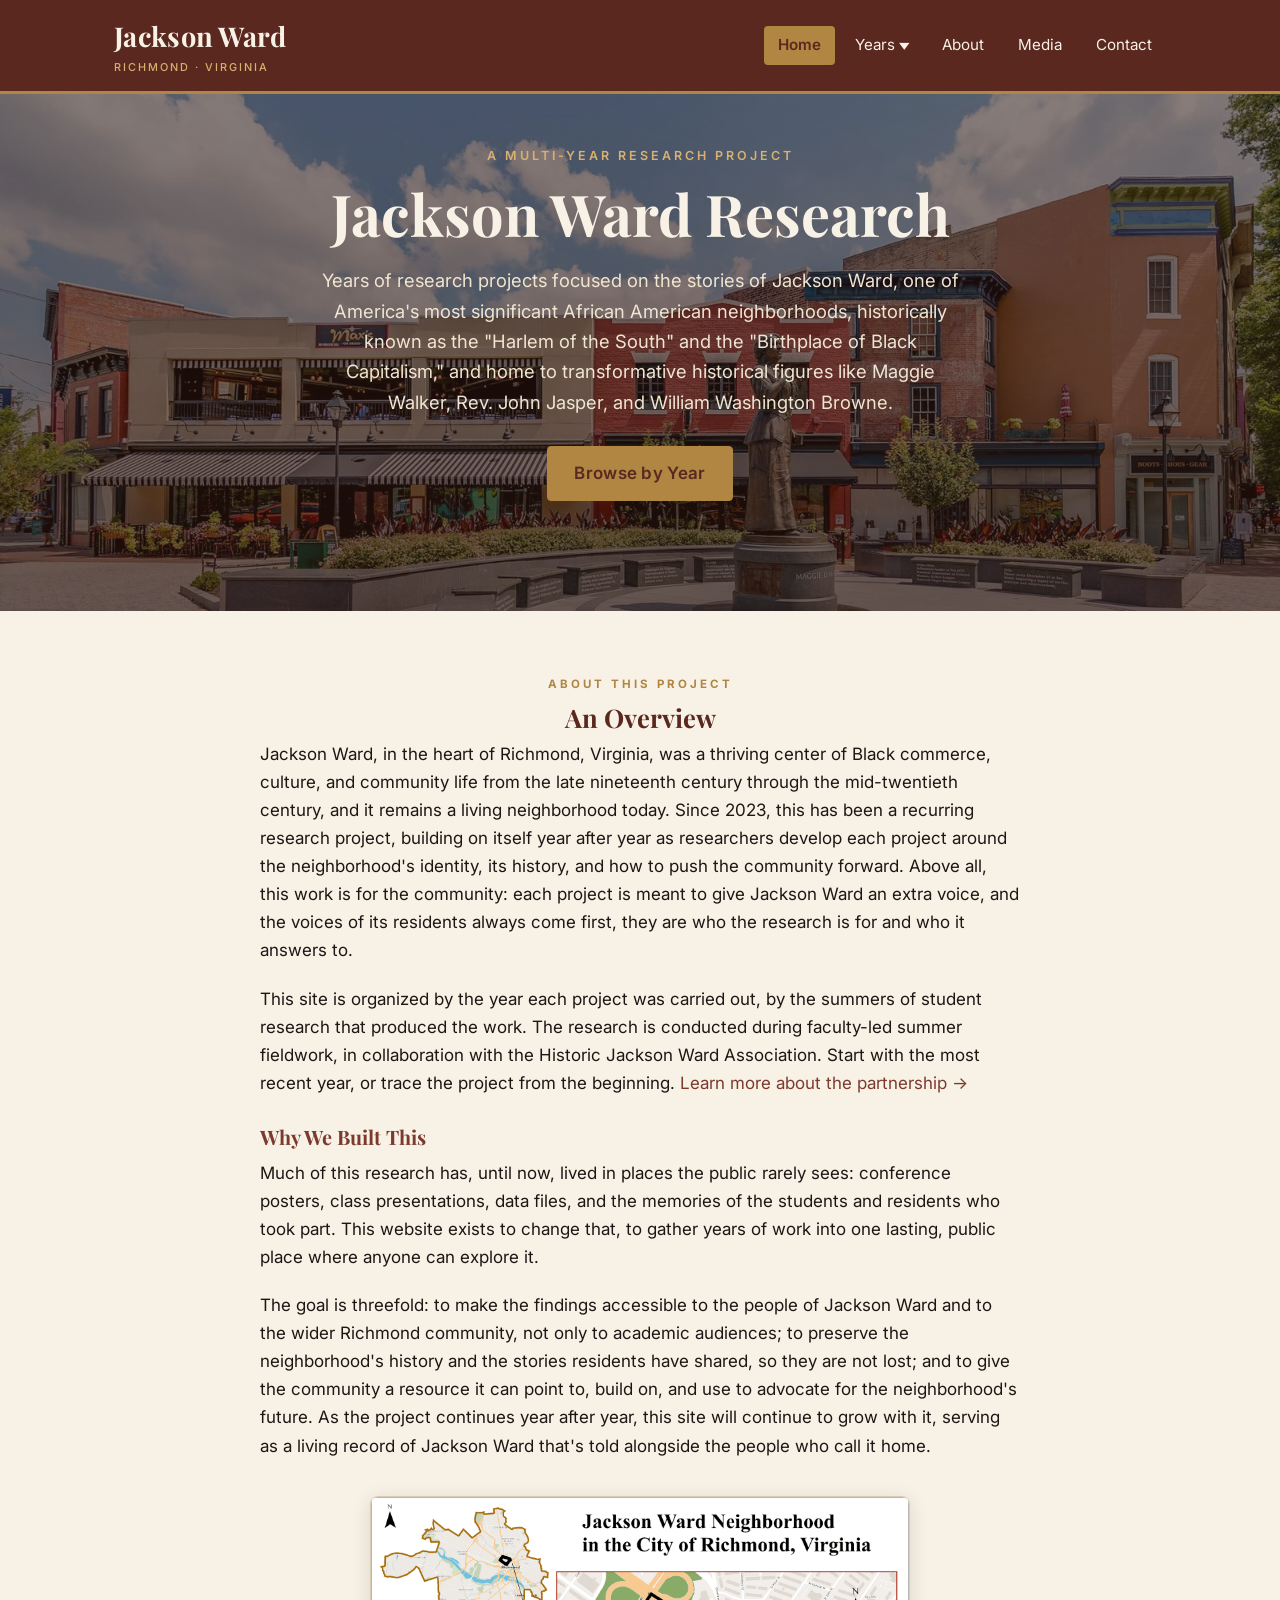
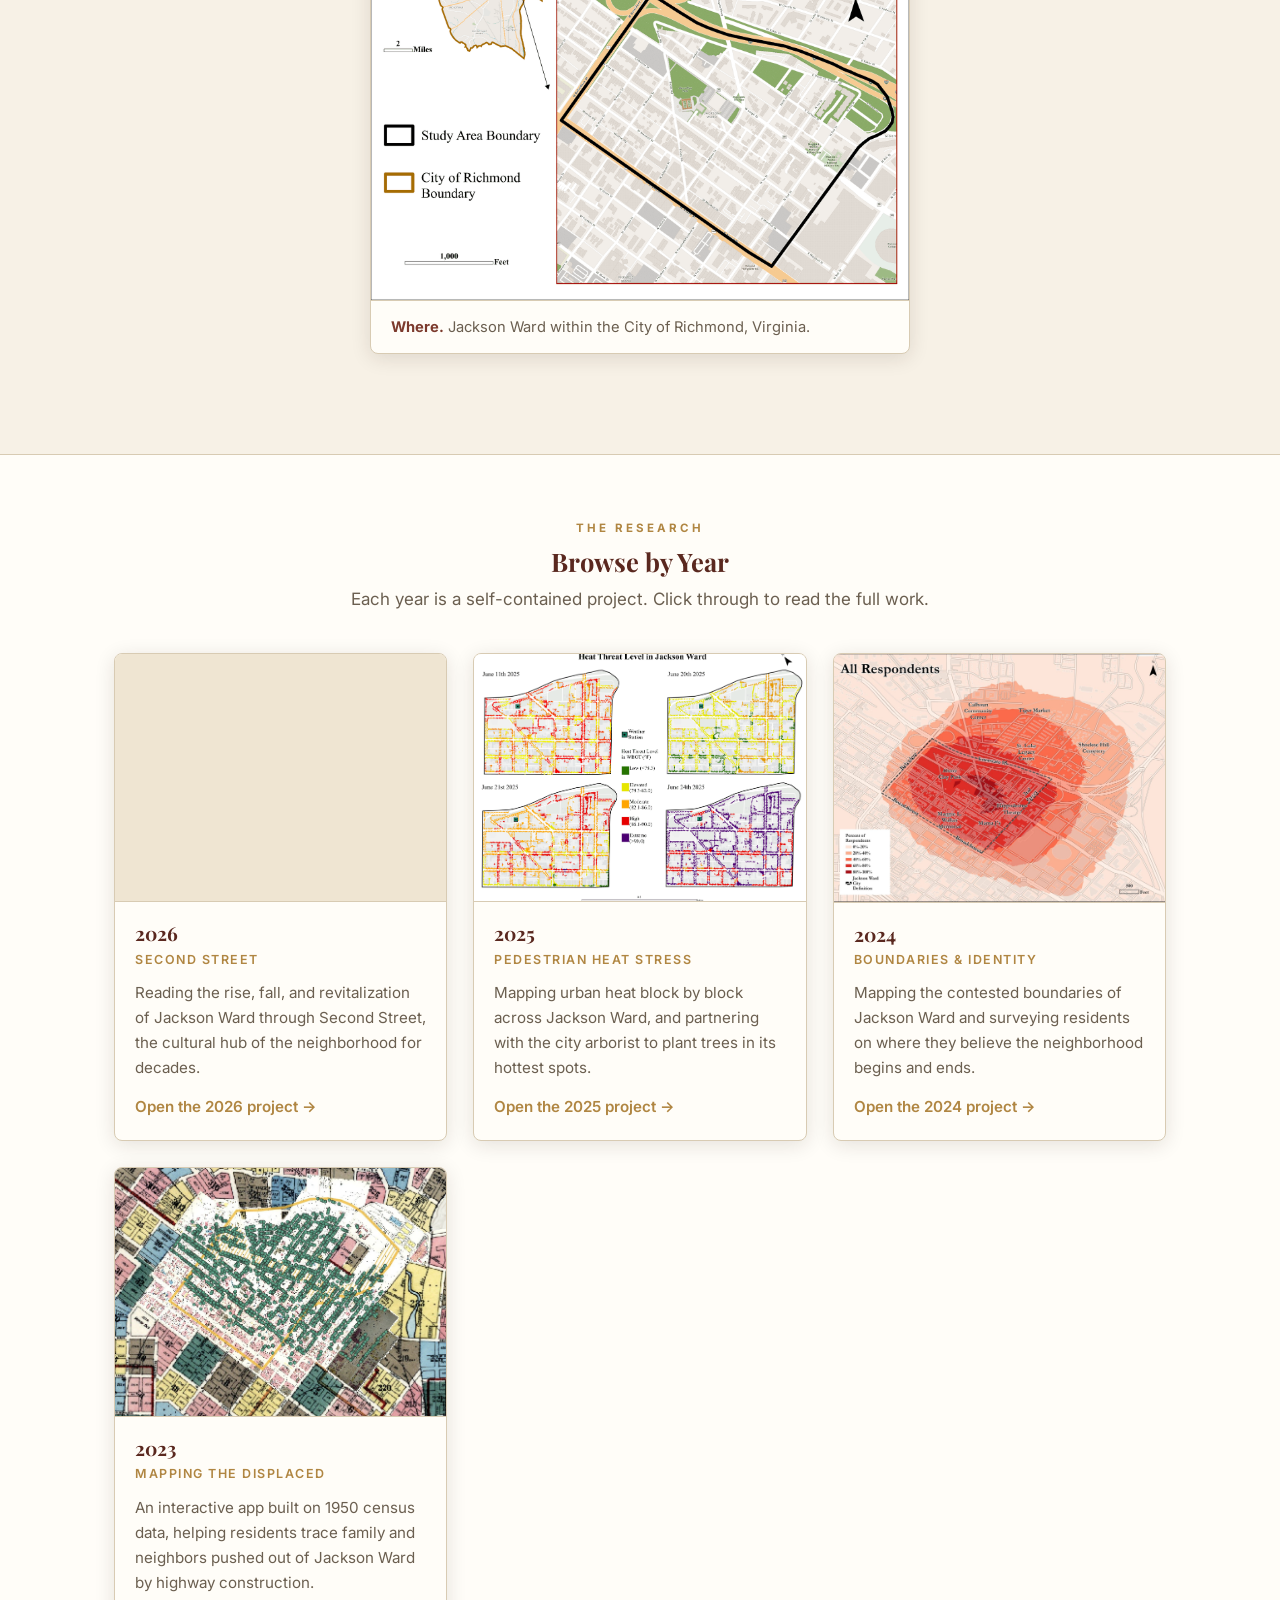
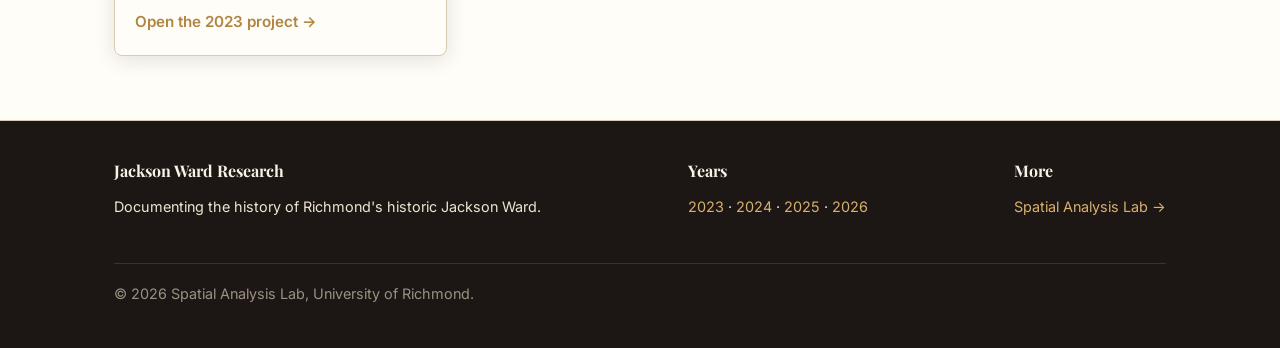
==== index.html @ a6088be6 "Update card image for 2026 project" ====
<!DOCTYPE html>
<html lang="en">
<head>
  <meta charset="UTF-8" />
  <meta name="viewport" content="width=device-width, initial-scale=1.0" />
  <title>Jackson Ward Research | Richmond, Virginia</title>
  <meta name="description" content="A multi-year research project documenting the history, people, and places of Jackson Ward, Richmond, Virginia." />
  <link rel="preconnect" href="https://fonts.googleapis.com" />
  <link rel="preconnect" href="https://fonts.gstatic.com" crossorigin />
  <link href="https://fonts.googleapis.com/css2?family=Inter:wght@400;500;600&family=Playfair+Display:wght@600;700&display=swap" rel="stylesheet" />
  <link rel="stylesheet" href="css/style.css" />
  <link rel="icon" type="image/png" href="images/favicon.png" />
</head>
<body>
  <header class="site-header">
    <nav class="nav">
      <a class="brand" href="index.html">Jackson Ward <small>Richmond · Virginia</small></a>
      <button class="nav-toggle" aria-label="Menu">&#9776;</button>
      <ul class="nav-links">
        <li><a href="index.html">Home</a></li>
        <li class="dropdown">
          <button class="dropdown-toggle" aria-haspopup="true" aria-expanded="false">Years <span class="caret">&#9662;</span></button>
          <ul class="dropdown-menu">
            <li><a href="year-2023.html">2023</a></li>
            <li><a href="year-2024.html">2024</a></li>
            <li><a href="year-2025.html">2025</a></li>
            <li><a href="year-2026.html">2026</a></li>
          </ul>
        </li>
        <li><a href="about.html">About</a></li>
        <li><a href="media.html">Media</a></li>
        <li><a href="contact.html">Contact</a></li>
    </nav>
  </header>

  <section class="hero">
    <div class="container">
      <p class="kicker">A Multi-Year Research Project</p>
      <h1>Jackson Ward Research</h1>
      <p>Years of research projects focused on the stories of Jackson Ward, one of America's most significant African American neighborhoods, historically known as the "Harlem of the South" and the "Birthplace of Black Capitalism," and home to transformative historical figures like Maggie Walker, Rev. John Jasper, and William Washington Browne.</p>
      <a class="btn" href="#years">Browse by Year</a>
    </div>
  </section>

  <section>
    <div class="container">
      <span class="eyebrow">About This Project</span>
      <h2 class="section-title">An Overview</h2>
      <div class="prose">
        <p>Jackson Ward, in the heart of Richmond, Virginia, was a thriving center of Black commerce, culture, and community life from the late nineteenth century through the mid-twentieth century, and it remains a living neighborhood today. Since 2023, this has been a recurring research project, building on itself year after year as researchers develop each project around the neighborhood's identity, its history, and how to push the community forward. Above all, this work is for the community: each project is meant to give Jackson Ward an extra voice, and the voices of its residents always come first, they are who the research is for and who it answers to.</p>
        <p>This site is organized by the year each project was carried out, by the summers of student research that produced the work. The research is conducted during faculty-led summer fieldwork, in collaboration with the Historic Jackson Ward Association. Start with the most recent year, or trace the project from the beginning. <a href="about.html">Learn more about the partnership &rarr;</a></p>

        <h3>Why We Built This</h3>
        <p>Much of this research has, until now, lived in places the public rarely sees: conference posters, class presentations, data files, and the memories of the students and residents who took part. This website exists to change that, to gather years of work into one lasting, public place where anyone can explore it.</p>
        <p>The goal is threefold: to make the findings accessible to the people of Jackson Ward and to the wider Richmond community, not only to academic audiences; to preserve the neighborhood's history and the stories residents have shared, so they are not lost; and to give the community a resource it can point to, build on, and use to advocate for the neighborhood's future. As the project continues year after year, this site will continue to grow with it, serving as a living record of Jackson Ward that's told alongside the people who call it home.</p>
      </div>

      <figure class="figure" style="max-width:540px; margin-top:36px;">
        <img src="images/locator-map.png" alt="Locator map showing the Jackson Ward neighborhood outlined within the City of Richmond, Virginia, with a zoomed inset of the neighborhood." />
        <figcaption><strong>Where.</strong> Jackson Ward within the City of Richmond, Virginia.</figcaption>
      </figure>
    </div>
  </section>

  <section class="section-alt" id="years">
    <div class="container">
      <span class="eyebrow">The Research</span>
      <h2 class="section-title">Browse by Year</h2>
      <p class="section-intro">Each year is a self-contained project. Click through to read the full work.</p>
      <div class="grid">

        <a class="card" href="year-2026.html">
          <div class="card-img" style="background-image:url('images/2026-titlecard.jpg'); background-size:cover; background-position:center;"></div>
          <div class="card-body">
            <h3>2026</h3>
            <p class="role">Second Street</p>
            <p>Reading the rise, fall, and revitalization of Jackson Ward through Second Street, the cultural hub of the neighborhood for decades.</p>
            <span class="card-cue">Open the 2026 project &rarr;</span>
          </div>
        </a>

        <a class="card" href="year-2025.html">
          <div class="card-img" style="background-image:url('images/2025/threat-level-map.png'); background-size:cover; background-position:center;"></div>
          <div class="card-body">
            <h3>2025</h3>
            <p class="role">Pedestrian Heat Stress</p>
            <p>Mapping urban heat block by block across Jackson Ward, and partnering with the city arborist to plant trees in its hottest spots.</p>
            <span class="card-cue">Open the 2025 project &rarr;</span>
          </div>
        </a>

        <a class="card" href="year-2024.html">
          <div class="card-img" style="background-image:url('images/2024/survey-all-respondents.jpg'); background-size:cover; background-position:center;"></div>
          <div class="card-body">
            <h3>2024</h3>
            <p class="role">Boundaries &amp; Identity</p>
            <p>Mapping the contested boundaries of Jackson Ward and surveying residents on where they believe the neighborhood begins and ends.</p>
            <span class="card-cue">Open the 2024 project &rarr;</span>
          </div>
        </a>

        <a class="card" href="year-2023.html">
          <div class="card-img" style="background-image:url('images/2023/cover.jpg'); background-size:cover; background-position:center;"></div>
          <div class="card-body">
            <h3>2023</h3>
            <p class="role">Mapping the Displaced</p>
            <p>An interactive app built on 1950 census data, helping residents trace family and neighbors pushed out of Jackson Ward by highway construction.</p>
            <span class="card-cue">Open the 2023 project &rarr;</span>
          </div>
        </a>

      </div>
    </div>
  </section>

  <footer class="site-footer">
    <div class="container">
      <div>
        <h4>Jackson Ward Research</h4>
        <p>Documenting the history of Richmond's historic Jackson Ward.</p>
      </div>
      <div>
        <h4>Years</h4>
        <p><a href="year-2023.html">2023</a> · <a href="year-2024.html">2024</a> · <a href="year-2025.html">2025</a> · <a href="year-2026.html">2026</a></p>
      </div>
      <div>
        <h4>More</h4>
        <p><a href="https://sal-urichmond.hub.arcgis.com/" target="_blank" rel="noopener">Spatial Analysis Lab &rarr;</a></p>
      </div>
      <p class="copyright">&copy; 2026 Spatial Analysis Lab, University of Richmond.</p>
    </div>
  </footer>

  <script src="js/main.js"></script>
</body>
</html>
---- css/style.css ----
/* ===========================================================
   Jackson Ward Research - shared stylesheet
   Palette inspired by the brick, brass, and warm tones of
   Jackson Ward's historic architecture.
   =========================================================== */

:root {
  --ink: #1c1714;
  --brick: #7c3a2d;
  --brick-dark: #5a281f;
  --brass: #b08642;
  --brass-light: #d8b070;
  --cream: #f7f1e6;
  --cream-2: #efe5d2;
  --paper: #fffdf8;
  --line: #d8cbb3;
  --muted: #6b5f50;
  --shadow: 0 4px 20px rgba(40, 24, 16, 0.12);
  --maxw: 1100px;
  --font-head: "Playfair Display", Georgia, "Times New Roman", serif;
  --font-body: "Inter", -apple-system, BlinkMacSystemFont, "Segoe UI", Helvetica, Arial, sans-serif;
}

* { box-sizing: border-box; }

html { scroll-behavior: smooth; }

body {
  margin: 0;
  font-family: var(--font-body);
  color: var(--ink);
  background: var(--cream);
  line-height: 1.65;
  font-size: 17px;
}

h1, h2, h3, h4 {
  font-family: var(--font-head);
  font-weight: 700;
  line-height: 1.2;
  color: var(--brick-dark);
  margin: 0 0 0.5em;
}

a { color: var(--brick); text-decoration: none; }
a:hover { text-decoration: underline; }

img { max-width: 100%; display: block; }

.container {
  max-width: var(--maxw);
  margin: 0 auto;
  padding: 0 24px;
}

/* ---------- Header / Nav ---------- */
.site-header {
  position: sticky;
  top: 0;
  z-index: 100;
  background: var(--brick-dark);
  color: var(--cream);
  border-bottom: 3px solid var(--brass);
}
.nav {
  display: flex;
  align-items: center;
  justify-content: space-between;
  max-width: var(--maxw);
  margin: 0 auto;
  padding: 14px 24px;
}
.brand {
  font-family: var(--font-head);
  font-size: 1.7rem;
  font-weight: 700;
  color: var(--cream);
  letter-spacing: 0.3px;
}
.brand:hover { text-decoration: none; color: var(--brass-light); }
.brand small {
  display: block;
  font-family: var(--font-body);
  font-size: 0.68rem;
  letter-spacing: 2px;
  text-transform: uppercase;
  color: var(--brass-light);
  font-weight: 500;
}
.nav-links {
  display: flex;
  align-items: center;
  gap: 6px;
  list-style: none;
  margin: 0;
  padding: 0;
}
.nav-links > li { display: flex; align-items: center; }
.nav-links a {
  color: var(--cream);
  padding: 8px 14px;
  border-radius: 4px;
  font-size: 0.95rem;
  line-height: 1.5;
  display: inline-flex;
  align-items: center;
  transition: background 0.2s, color 0.2s;
}
.nav-links a:hover { background: transparent; color: var(--brass-light); text-decoration: none; }
.nav-links a.active { background: var(--brass); color: var(--brick-dark); font-weight: 600; }

.nav-toggle {
  display: none;
  background: none;
  border: 0;
  color: var(--cream);
  font-size: 1.6rem;
  cursor: pointer;
}

/* ---------- Nav dropdown ---------- */
.dropdown { position: relative; }
.dropdown-toggle {
  font-family: inherit;
  font-size: 0.95rem;
  line-height: 1.5;
  color: var(--cream);
  background: none;
  border: 0;
  cursor: pointer;
  margin: 0;
  padding: 8px 14px;
  border-radius: 4px;
  display: inline-flex;
  align-items: center;
  gap: 6px;
  transition: background 0.2s, color 0.2s;
}
.dropdown-toggle:hover { background: transparent; color: var(--brass-light); }
.dropdown-toggle .caret { font-size: 0.9em; display: inline-block; transform: scaleX(1.5); transition: transform 0.2s; }
.dropdown.open .dropdown-toggle .caret { transform: rotate(180deg) scaleX(1.5); }
.dropdown.active-parent .dropdown-toggle { background: var(--brass); color: var(--brick-dark); font-weight: 600; }

.dropdown-menu {
  list-style: none;
  margin: 8px 0 0;
  padding: 6px;
  position: absolute;
  top: 100%;
  left: 0;
  min-width: 130px;
  background: var(--brick-dark);
  border: 1px solid var(--brass);
  border-radius: 6px;
  box-shadow: 0 8px 24px rgba(20,12,8,0.4);
  display: none;
  z-index: 200;
}
/* invisible bridge over the gap so hover stays open between button and menu */
.dropdown-menu::before {
  content: "";
  position: absolute;
  top: -10px;
  left: 0;
  right: 0;
  height: 12px;
}
.dropdown:hover .dropdown-menu,
.dropdown.open .dropdown-menu { display: block; }
.dropdown-menu li { margin: 0; }
.dropdown-menu a {
  display: block;
  color: var(--cream);
  padding: 8px 14px;
  border-radius: 4px;
  font-size: 0.95rem;
  white-space: nowrap;
}
.dropdown-menu a:hover { background: rgba(255,255,255,0.1); text-decoration: none; }
.dropdown-menu a.active { background: var(--brass); color: var(--brick-dark); font-weight: 600; }

/* ---------- Hero ---------- */
.hero {
  background:
    linear-gradient(rgba(40, 18, 12, 0.55), rgba(40, 18, 12, 0.68)),
    url("../images/background.jpg") center 40%/cover no-repeat,
    url("../images/hero-placeholder.svg") center/cover no-repeat;
  background-color: var(--brick-dark);
  color: var(--cream);
  text-align: center;
  padding: 52px 24px 110px;
}
.hero h1 {
  color: var(--cream);
  font-size: clamp(2.2rem, 5vw, 3.6rem);
  margin-bottom: 0.3em;
}
.hero p {
  max-width: 640px;
  margin: 0 auto 1.6em;
  font-size: 1.15rem;
  color: var(--cream-2);
}
.hero .kicker {
  text-transform: uppercase;
  letter-spacing: 3px;
  font-size: 0.78rem;
  color: var(--brass-light);
  font-weight: 600;
  margin-bottom: 1em;
}

/* ---------- Buttons ---------- */
.btn {
  display: inline-block;
  background: var(--brass);
  color: var(--brick-dark);
  padding: 12px 26px;
  border-radius: 4px;
  font-weight: 600;
  letter-spacing: 0.3px;
  transition: background 0.2s, transform 0.1s;
}
.btn:hover { background: var(--brass-light); text-decoration: none; transform: translateY(-1px); }
.hero .btn { border: 1.5px solid var(--brass); }
.hero .btn:hover { background: var(--brick-dark); color: var(--brass); }

html { scroll-behavior: smooth; }
#years { scroll-margin-top: 78px; }
.btn-outline {
  background: transparent;
  border: 1.5px solid var(--brass-light);
  color: var(--cream);
  margin-left: 8px;
}
.btn-outline:hover { background: rgba(255,255,255,0.12); }

.back-link {
  display: inline-flex;
  align-items: center;
  gap: 9px;
  padding: 10px 20px;
  border: 1px solid var(--line);
  border-radius: 8px;
  background: var(--paper);
  color: var(--brick);
  font-weight: 600;
  font-size: 1rem;
  text-decoration: none;
  box-shadow: var(--shadow);
  transition: background 0.18s, color 0.18s, border-color 0.18s, box-shadow 0.18s;
}
.back-link .arrow { display: inline-block; transition: transform 0.18s; }
.back-link:hover {
  background: var(--brick);
  color: var(--cream);
  border-color: var(--brick);
  text-decoration: none;
  box-shadow: 0 8px 20px rgba(40,24,16,0.18);
}
.back-link:hover .arrow { transform: translateX(-4px); }

/* ---------- Sections ---------- */
section { padding: 64px 0; }
.section-alt { background: var(--paper); border-top: 1px solid var(--line); border-bottom: 1px solid var(--line); }
.section-title {
  text-align: center;
  margin-bottom: 8px;
}
.section-intro {
  text-align: center;
  max-width: 680px;
  margin: 0 auto 40px;
  color: var(--muted);
}
.eyebrow {
  display: block;
  text-align: center;
  text-transform: uppercase;
  letter-spacing: 3px;
  font-size: 0.72rem;
  color: var(--brass);
  font-weight: 700;
  margin-bottom: 8px;
}

.prose { max-width: 760px; margin: 0 auto; }
.prose p { margin: 0 0 1.2em; }
.prose h2 { margin-top: 1.6em; }
.prose h3 { margin-top: 1.4em; color: var(--brick); }

/* ---------- Card grid ---------- */
.grid {
  display: grid;
  grid-template-columns: repeat(auto-fill, minmax(260px, 1fr));
  gap: 26px;
}
.card {
  background: var(--paper);
  border: 1px solid var(--line);
  border-radius: 8px;
  overflow: hidden;
  box-shadow: var(--shadow);
  transition: transform 0.18s, box-shadow 0.18s;
  display: flex;
  flex-direction: column;
  text-decoration: none;
  color: inherit;
}
.card:hover { transform: translateY(-4px); box-shadow: 0 10px 28px rgba(40,24,16,0.18); text-decoration: none; }
.card-cue {
  display: inline-block;
  margin-top: 14px;
  color: var(--brass);
  font-weight: 600;
  font-size: 0.95rem;
}
.card:hover .card-cue { color: var(--brick); }
.card .card-img {
  aspect-ratio: 4 / 3;
  background: var(--cream-2) center/cover no-repeat;
  display: flex;
  align-items: center;
  justify-content: center;
  color: var(--muted);
  font-size: 0.85rem;
  border-bottom: 1px solid var(--line);
}
.card .card-body { padding: 20px; flex: 1; }
.card h3 { margin-bottom: 4px; font-size: 1.2rem; }
.card .role {
  font-size: 0.78rem;
  text-transform: uppercase;
  letter-spacing: 1.5px;
  color: var(--brass);
  font-weight: 600;
  margin-bottom: 10px;
}
.card p { margin: 0; color: var(--muted); font-size: 0.95rem; }

/* ---------- Timeline ---------- */
.timeline { max-width: 760px; margin: 0 auto; position: relative; padding-left: 28px; }
.timeline::before {
  content: "";
  position: absolute;
  left: 7px; top: 6px; bottom: 6px;
  width: 2px;
  background: var(--brass);
}
.timeline-item { position: relative; margin-bottom: 34px; }
.timeline-item::before {
  content: "";
  position: absolute;
  left: -28px; top: 6px;
  width: 14px; height: 14px;
  border-radius: 50%;
  background: var(--brick);
  border: 3px solid var(--cream);
  box-shadow: 0 0 0 2px var(--brass);
}
.timeline-item .year {
  font-family: var(--font-head);
  font-size: 1.15rem;
  color: var(--brass);
  font-weight: 700;
}
.timeline-item p { margin: 4px 0 0; color: var(--ink); }

/* ---------- Gallery ---------- */
.gallery {
  columns: 3 240px;
  column-gap: 18px;
}
.gallery figure {
  margin: 0 0 18px;
  break-inside: avoid;
  border: 1px solid var(--line);
  border-radius: 6px;
  overflow: hidden;
  background: var(--paper);
  box-shadow: var(--shadow);
}
.gallery .ph {
  aspect-ratio: 3 / 2;
  background: var(--cream-2);
  display: flex;
  align-items: center;
  justify-content: center;
  color: var(--muted);
  font-size: 0.82rem;
  text-align: center;
  padding: 12px;
}
.gallery figcaption {
  padding: 10px 14px;
  font-size: 0.86rem;
  color: var(--muted);
  border-top: 1px solid var(--line);
}

/* ---------- Callout / note ---------- */
.note {
  max-width: 760px;
  margin: 32px auto 0;
  background: #fff8e8;
  border: 1px dashed var(--brass);
  border-radius: 8px;
  padding: 16px 20px;
  font-size: 0.92rem;
  color: var(--muted);
}
.note strong { color: var(--brick); }

/* ---------- Footer ---------- */
.site-footer {
  background: var(--ink);
  color: var(--cream-2);
  padding: 40px 0 28px;
  font-size: 0.9rem;
}
.site-footer .container { display: flex; flex-wrap: wrap; justify-content: space-between; gap: 20px; }
.site-footer a { color: var(--brass-light); }
.site-footer h4 { color: var(--cream); margin-bottom: 8px; font-size: 1rem; }
.site-footer .copyright { width: 100%; border-top: 1px solid #3a322b; padding-top: 18px; margin-top: 10px; color: #9c9082; }

/* ---------- Logo strip ---------- */
.logo-strip {
  background: var(--paper);
  border-bottom: 1px solid var(--line);
  padding: 22px 24px;
}
.logo-strip .inner {
  max-width: var(--maxw);
  margin: 0 auto;
  display: flex;
  align-items: center;
  justify-content: center;
  flex-wrap: wrap;
  gap: 18px 40px;
}
.logo-strip .label {
  text-transform: uppercase;
  letter-spacing: 2px;
  font-size: 0.72rem;
  font-weight: 600;
  color: var(--muted);
}
.logo-strip img { height: 52px; width: auto; display: block; }
.logo-strip img.tall { height: 64px; }

/* logos used inline within prose/about sections */
.partner-logo { height: 84px; width: auto; margin: 8px 0 4px; display: block; }
.about-logos { display: flex; align-items: center; gap: 30px; flex-wrap: wrap; margin: 0 0 18px; }
.about-logos img { height: 76px; width: auto; }

/* ---------- Lightbox (click to expand) ---------- */
.zoomable { cursor: zoom-in; }
.lightbox {
  position: fixed;
  inset: 0;
  z-index: 1000;
  display: none;
  align-items: center;
  justify-content: center;
  background: rgba(20, 12, 8, 0.92);
  padding: 28px;
  cursor: zoom-out;
}
.lightbox.open { display: flex; }
.lightbox img {
  max-width: 96vw;
  max-height: 90vh;
  width: auto;
  height: auto;
  border-radius: 6px;
  box-shadow: 0 10px 50px rgba(0,0,0,0.5);
  background: #fff;
}
.lightbox .lb-caption {
  position: absolute;
  bottom: 18px;
  left: 0; right: 0;
  text-align: center;
  color: var(--cream-2);
  font-size: 0.95rem;
  padding: 0 24px;
}
.lightbox .lb-close {
  position: absolute;
  top: 16px; right: 24px;
  color: var(--cream);
  font-size: 2.4rem;
  line-height: 1;
  background: none;
  border: 0;
  cursor: pointer;
  opacity: 0.85;
}
.lightbox .lb-close:hover { opacity: 1; }

/* ---------- Figures ---------- */
.figure {
  margin: 0 auto 36px;
  max-width: 860px;
  background: var(--paper);
  border: 1px solid var(--line);
  border-radius: 8px;
  overflow: hidden;
  box-shadow: var(--shadow);
}
.figure img { width: 100%; height: auto; background: #fff; }
.figure .img-placeholder {
  aspect-ratio: 4 / 3;
  display: flex;
  align-items: center;
  justify-content: center;
  text-align: center;
  padding: 24px;
  color: var(--muted);
  font-size: 0.92rem;
  background: repeating-linear-gradient(45deg, #fbf6ec, #fbf6ec 14px, #f4ead4 14px, #f4ead4 28px);
}
.figure figcaption {
  padding: 14px 20px;
  font-size: 0.92rem;
  color: var(--muted);
  border-top: 1px solid var(--line);
}
.figure figcaption strong { color: var(--brick); }

.figure-row {
  display: grid;
  grid-template-columns: repeat(auto-fit, minmax(300px, 1fr));
  gap: 26px;
  max-width: 900px;
  margin: 0 auto 36px;
}
.figure-row .figure { margin: 0; max-width: none; }

/* ---------- Research questions ---------- */
.rq-list { max-width: 760px; margin: 0 auto; list-style: none; padding: 0; }
.rq-list li {
  background: var(--paper);
  border-left: 4px solid var(--brass);
  border-radius: 0 6px 6px 0;
  padding: 14px 20px;
  margin-bottom: 14px;
  box-shadow: var(--shadow);
}
.rq-list .lead { font-weight: 600; color: var(--brick-dark); }

/* ---------- Stat highlights ---------- */
.stats {
  display: grid;
  grid-template-columns: repeat(auto-fit, minmax(180px, 1fr));
  gap: 20px;
  max-width: 860px;
  margin: 0 auto 8px;
}
.stat {
  background: var(--brick-dark);
  color: var(--cream);
  border-radius: 8px;
  padding: 22px 20px;
  text-align: center;
  border-bottom: 3px solid var(--brass);
}
.stat .num { font-family: var(--font-head); font-size: 2.1rem; color: var(--brass-light); line-height: 1.1; }
.stat .label { font-size: 0.85rem; color: var(--cream-2); margin-top: 6px; }

/* ---------- Team list ---------- */
.team { max-width: 760px; margin: 0 auto; }
.team-group { margin-bottom: 20px; }
.team-group h4 { color: var(--brick); margin-bottom: 6px; }
.team-group p { margin: 0; color: var(--ink); }

/* ---------- Embed (kiosk / interactive) ---------- */
.embed {
  max-width: 980px;
  margin: 0 auto;
}
.embed-frame {
  position: relative;
  width: 100%;
  aspect-ratio: 16 / 9;
  border-radius: 8px;
  overflow: hidden;
  border: 1px solid var(--line);
  box-shadow: var(--shadow);
  background: var(--paper);
}
.embed-frame iframe {
  position: absolute;
  inset: 0;
  width: 100%;
  height: 100%;
  border: 0;
}
.embed-placeholder {
  position: absolute;
  inset: 0;
  display: flex;
  flex-direction: column;
  align-items: center;
  justify-content: center;
  text-align: center;
  padding: 32px;
  color: var(--muted);
  background:
    repeating-linear-gradient(45deg, #fbf6ec, #fbf6ec 14px, #f4ead4 14px, #f4ead4 28px);
}
.embed-placeholder .icon { font-size: 2.4rem; margin-bottom: 10px; }
.embed-placeholder h3 { color: var(--brick); margin: 0 0 6px; }
.embed-placeholder p { margin: 0; max-width: 460px; }

/* ---------- Poster ---------- */
.poster {
  max-width: 980px;
  margin: 0 auto 18px;
  background: var(--paper);
  border: 1px solid var(--line);
  border-radius: 8px;
  overflow: hidden;
  box-shadow: var(--shadow);
}
.poster img { width: 100%; height: auto; display: block; }
.poster .poster-bar {
  display: flex; flex-wrap: wrap; gap: 12px; align-items: center; justify-content: space-between;
  padding: 14px 20px; border-top: 1px solid var(--line);
}
.poster .poster-bar p { margin: 0; color: var(--muted); font-size: 0.9rem; }
.poster-pending {
  max-width: 980px; margin: 0 auto;
  border: 2px dashed var(--brass);
  border-radius: 8px;
  padding: 40px 24px;
  text-align: center;
  color: var(--muted);
  background: #fff8e8;
}

/* ---------- Responsive ---------- */
@media (max-width: 760px) {
  .nav-toggle { display: block; }
  .nav-links {
    display: none;
    position: absolute;
    top: 100%; left: 0; right: 0;
    flex-direction: column;
    background: var(--brick-dark);
    padding: 8px 16px 16px;
    border-bottom: 3px solid var(--brass);
  }
  .nav-links.open { display: flex; }
  .nav-links a { padding: 12px 8px; }
  .gallery { columns: 1; }
  section { padding: 48px 0; }

  /* dropdown becomes inline on mobile */
  .dropdown-toggle { padding: 12px 8px; }
  .dropdown:hover .dropdown-menu { display: none; }
  .dropdown.open .dropdown-menu { display: block; }
  .dropdown-menu {
    position: static;
    border: 0;
    box-shadow: none;
    background: transparent;
    padding: 0 0 4px 14px;
    margin: 0;
    min-width: 0;
  }
}

.arrow-list {
  list-style: none;
  padding-left: 0;
  margin: 0 0 1.2em;
}
.arrow-list li {
  position: relative;
  padding-left: 1.9em;
  margin-bottom: 0.7em;
  color: var(--ink);
}
.arrow-list li::before {
  content: "\2794";
  position: absolute;
  left: 0;
  top: 0;
  color: var(--brass);
  font-weight: 700;
}
.partner-grid {
  display: grid;
  grid-template-columns: repeat(auto-fill, minmax(200px, 1fr));
  gap: 20px;
  margin-top: 32px;
}
.partner-tile {
  display: flex;
  flex-direction: column;
  align-items: center;
  justify-content: center;
  text-align: center;
  min-height: 190px;
  background: #fff;
  border: 1px solid var(--line);
  border-radius: 8px;
  padding: 26px 18px;
  text-decoration: none;
  color: inherit;
  box-shadow: var(--shadow);
  transition: transform 0.18s, box-shadow 0.18s;
}
.partner-tile:hover { transform: translateY(-4px); box-shadow: 0 10px 28px rgba(40,24,16,0.18); text-decoration: none; }
.partner-tile .partner-logo { height: 96px; display: flex; align-items: center; justify-content: center; margin: 0 0 16px; }
.partner-tile .partner-logo img { max-height: 96px; max-width: 100%; }
.partner-name { font-family: var(--font-head); font-weight: 700; color: var(--brick-dark); font-size: 1.02rem; line-height: 1.3; }
.partner-tile.text-tile .partner-name { font-size: 1.15rem; }
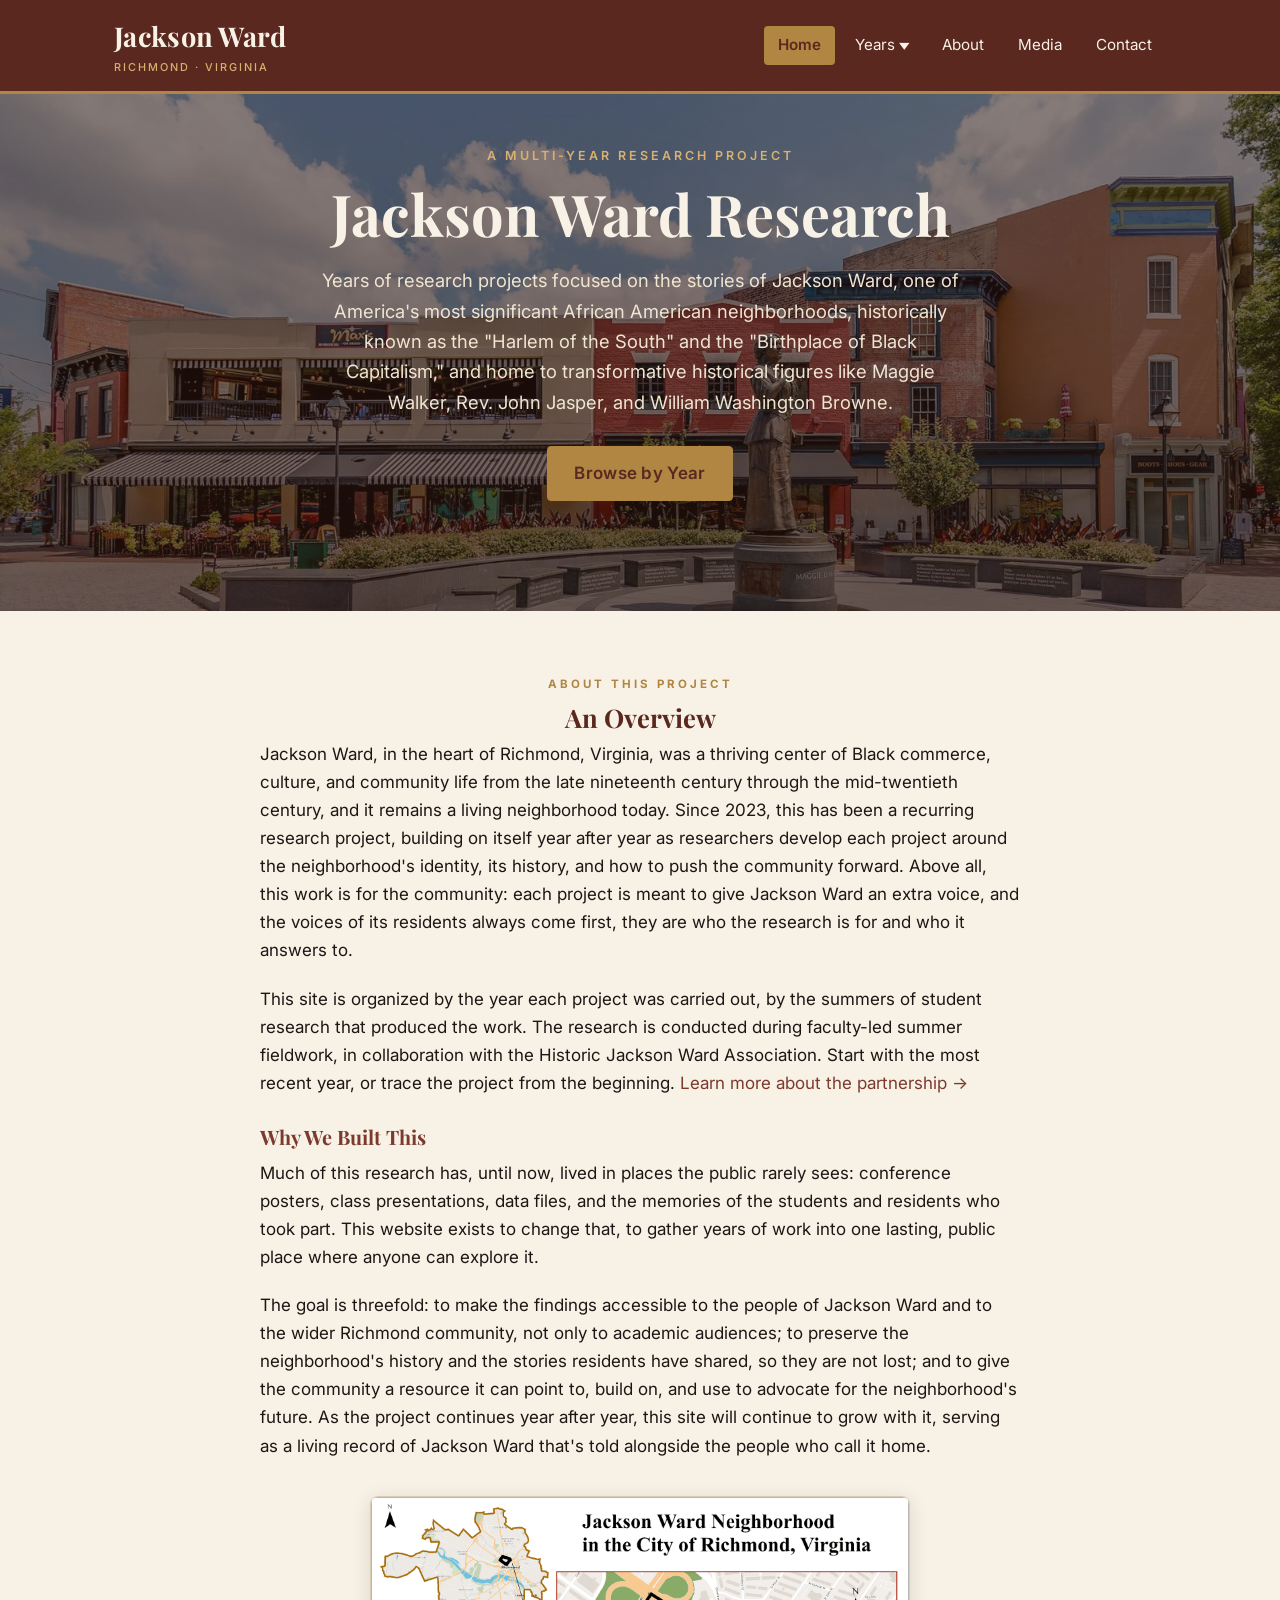
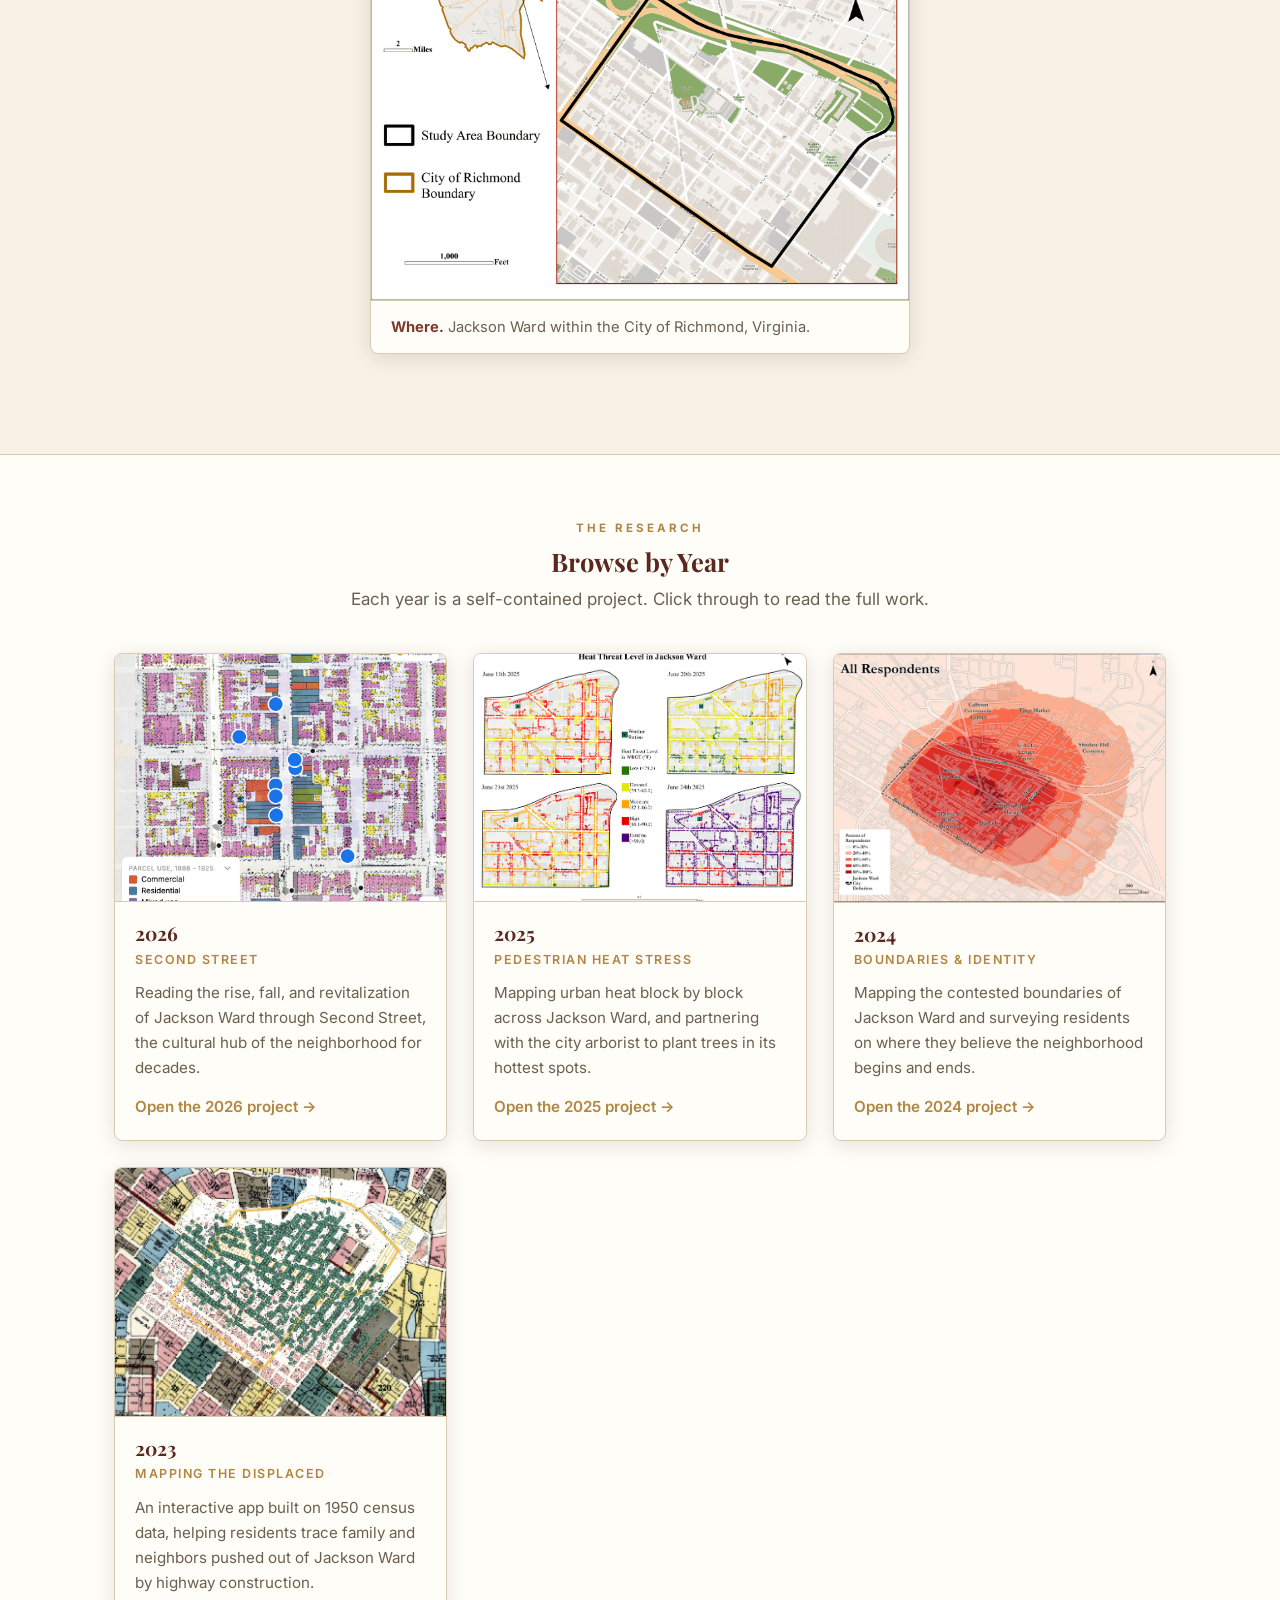
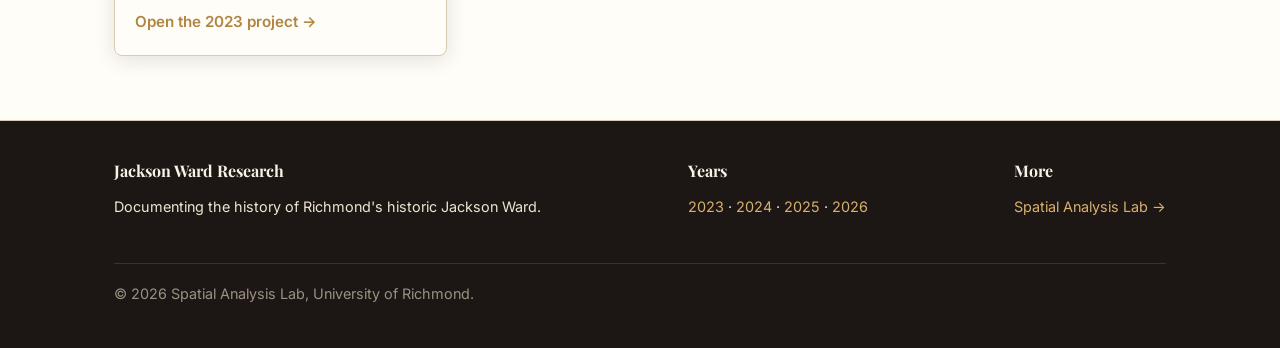
==== commit 5d680432: "Change card image format from JPG to PNG" ====
--- a/index.html
+++ b/index.html
@@ -70,7 +70,7 @@
       <div class="grid">
 
         <a class="card" href="year-2026.html">
-          <div class="card-img" style="background-image:url('images/2026-titlecard.jpg'); background-size:cover; background-position:center;"></div>
+          <div class="card-img" style="background-image:url('images/2026-titlecard.png'); background-size:cover; background-position:center;"></div>
           <div class="card-body">
             <h3>2026</h3>
             <p class="role">Second Street</p>
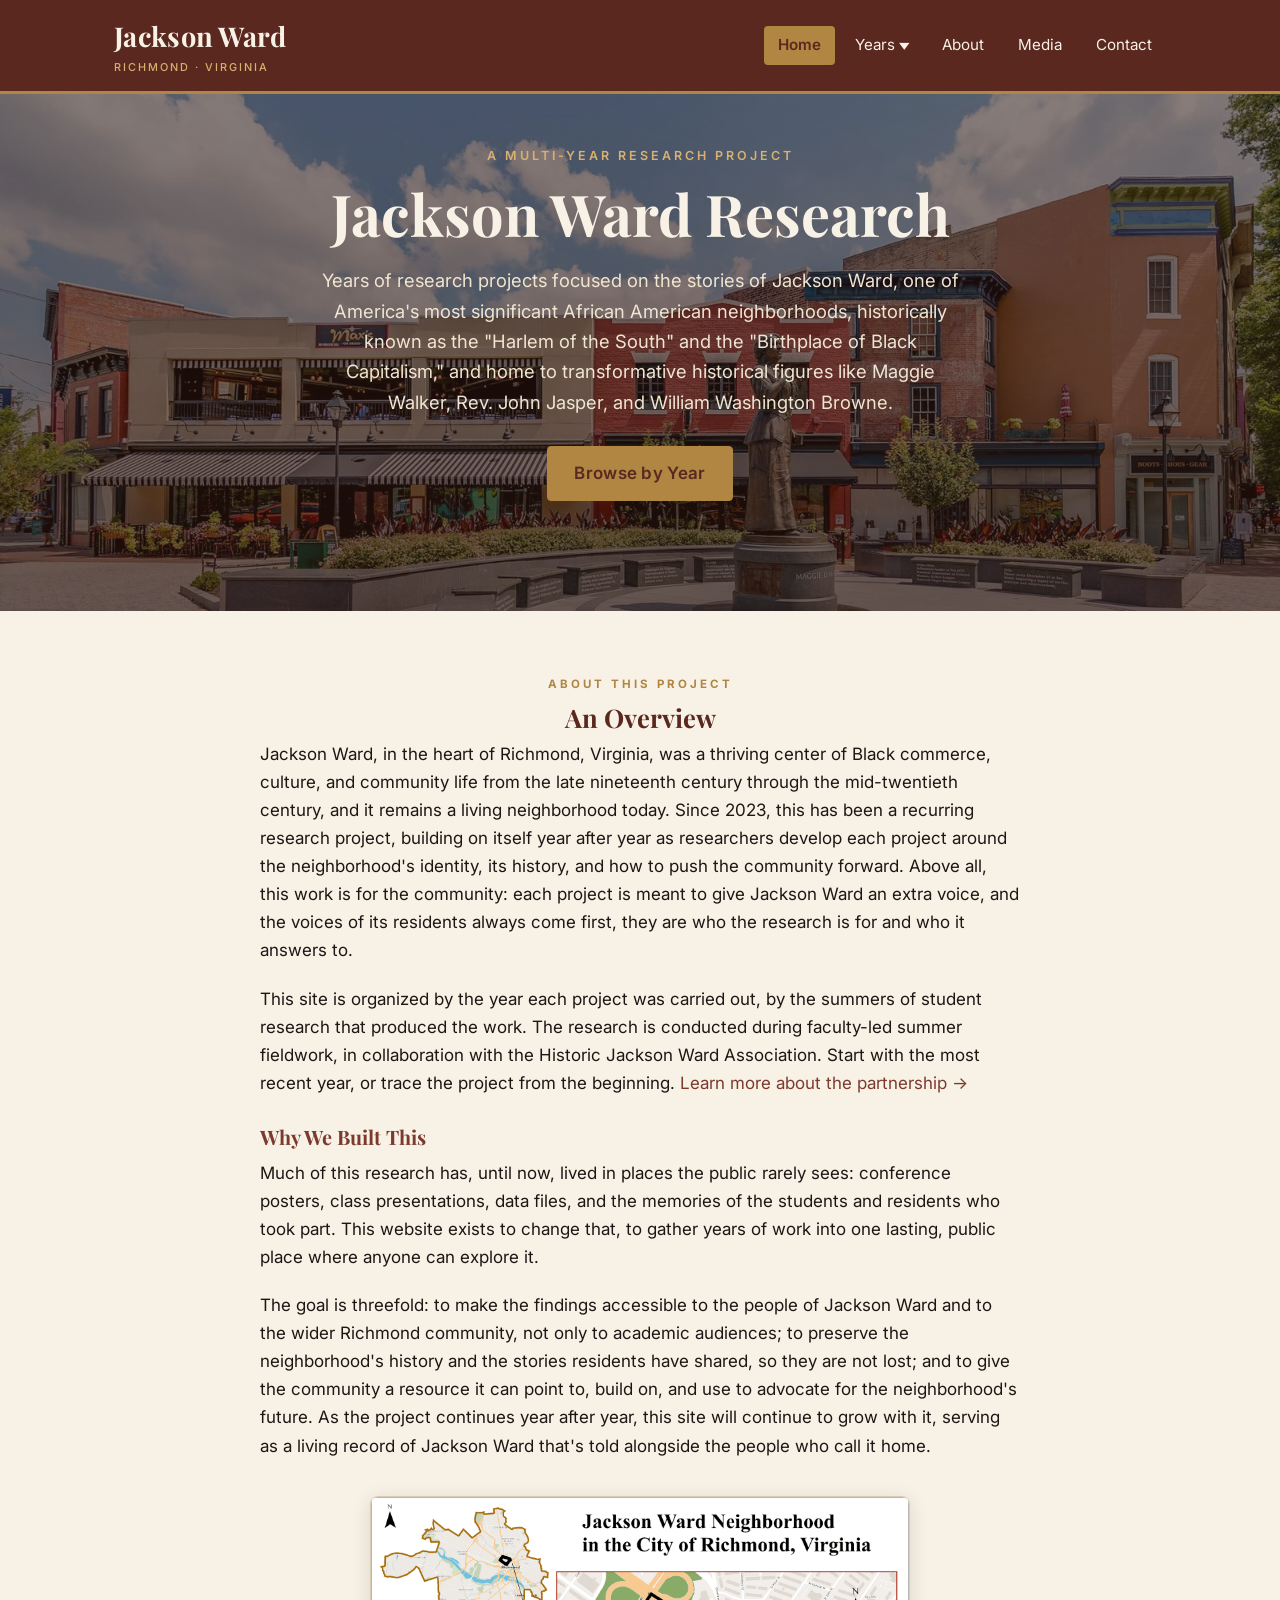
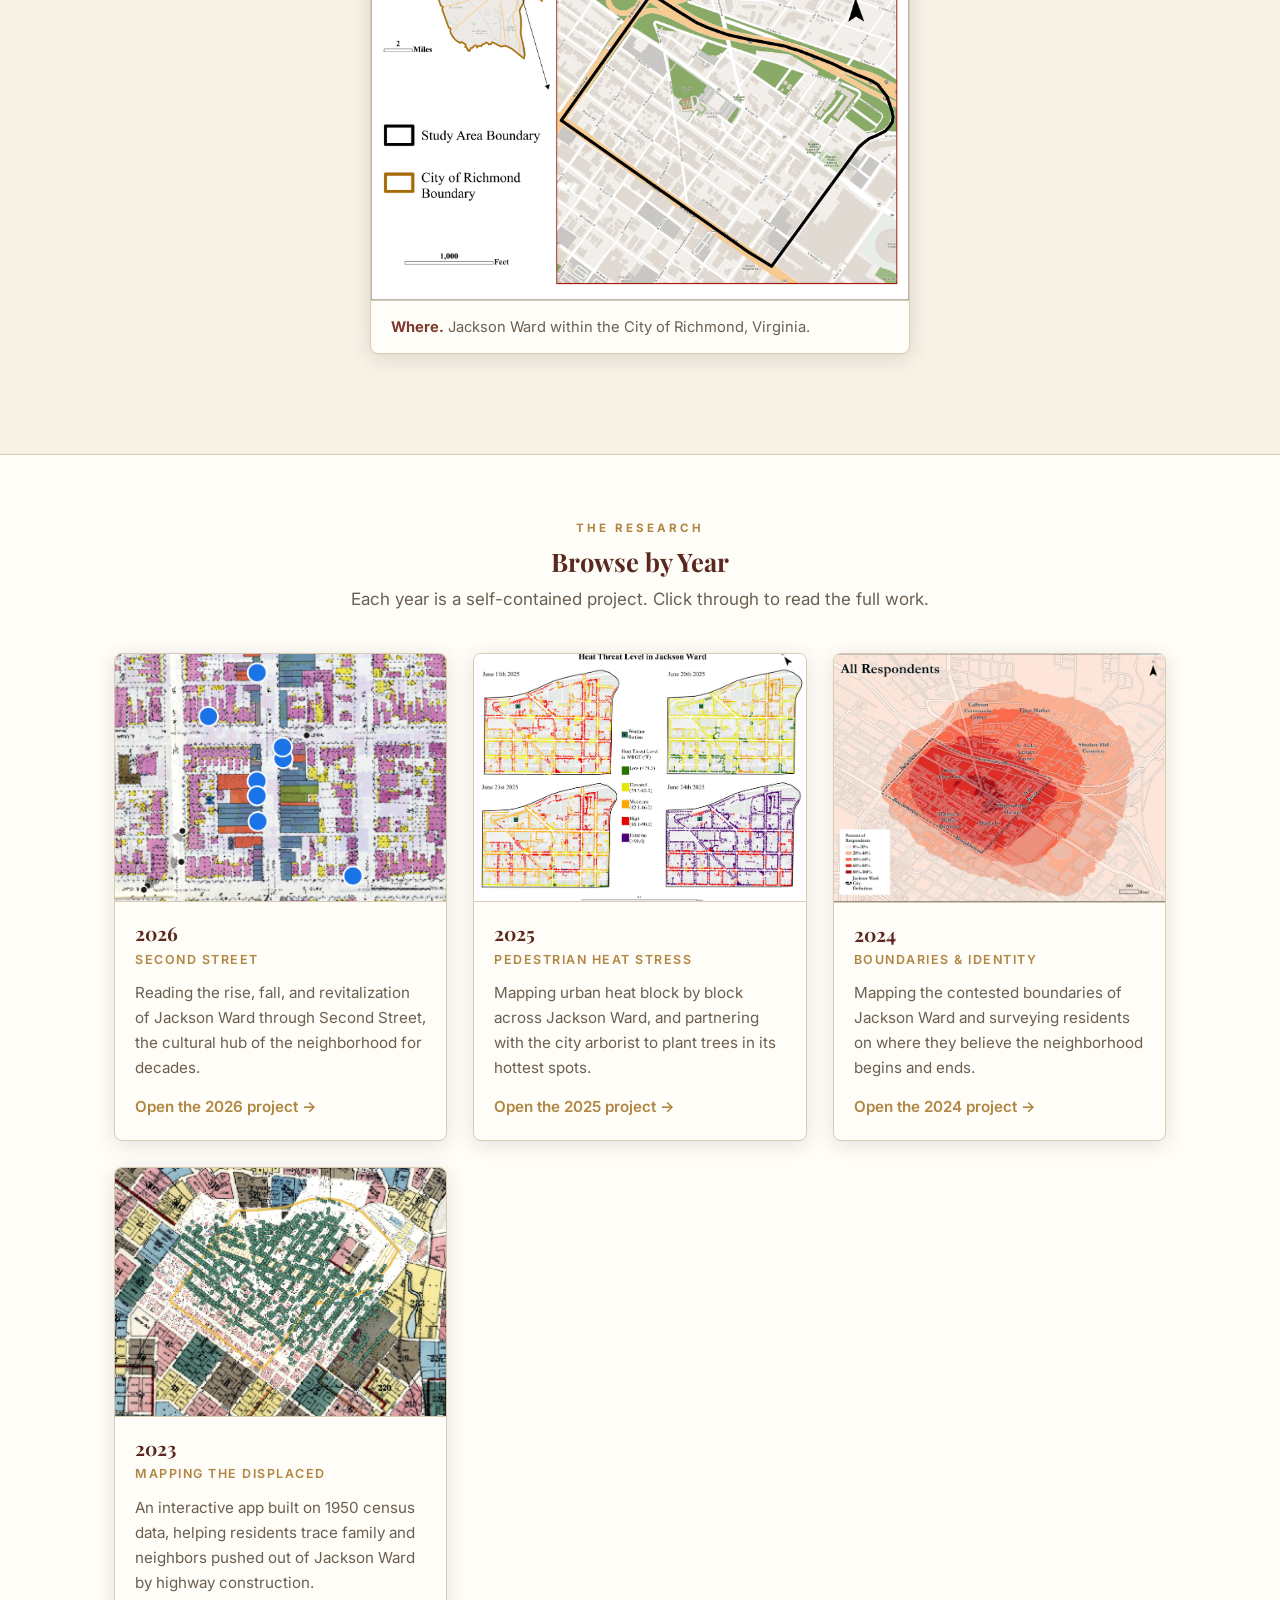
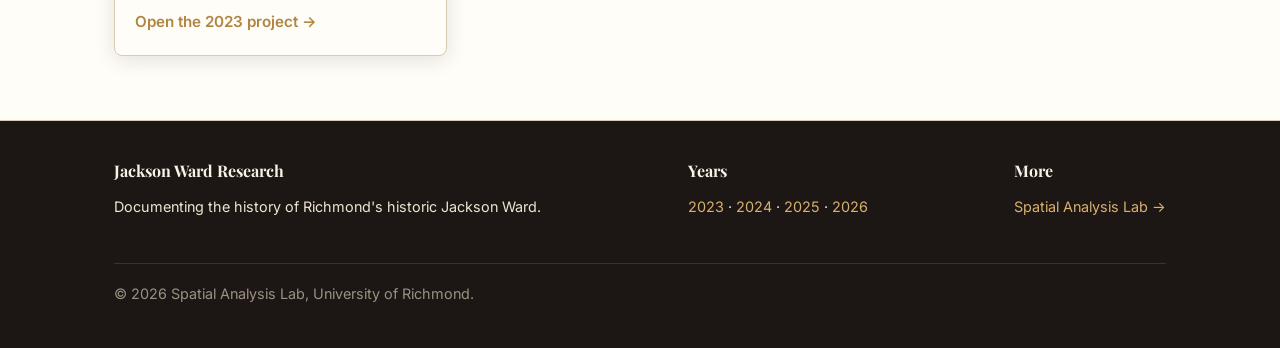
==== commit 50c50da4: "Fix image filename in 2026 card section" ====
--- a/index.html
+++ b/index.html
@@ -70,7 +70,7 @@
       <div class="grid">
 
         <a class="card" href="year-2026.html">
-          <div class="card-img" style="background-image:url('images/2026-titlecard.png'); background-size:cover; background-position:center;"></div>
+          <div class="card-img" style="background-image:url('images/2026-title-card.png'); background-size:cover; background-position:center;"></div>
           <div class="card-body">
             <h3>2026</h3>
             <p class="role">Second Street</p>
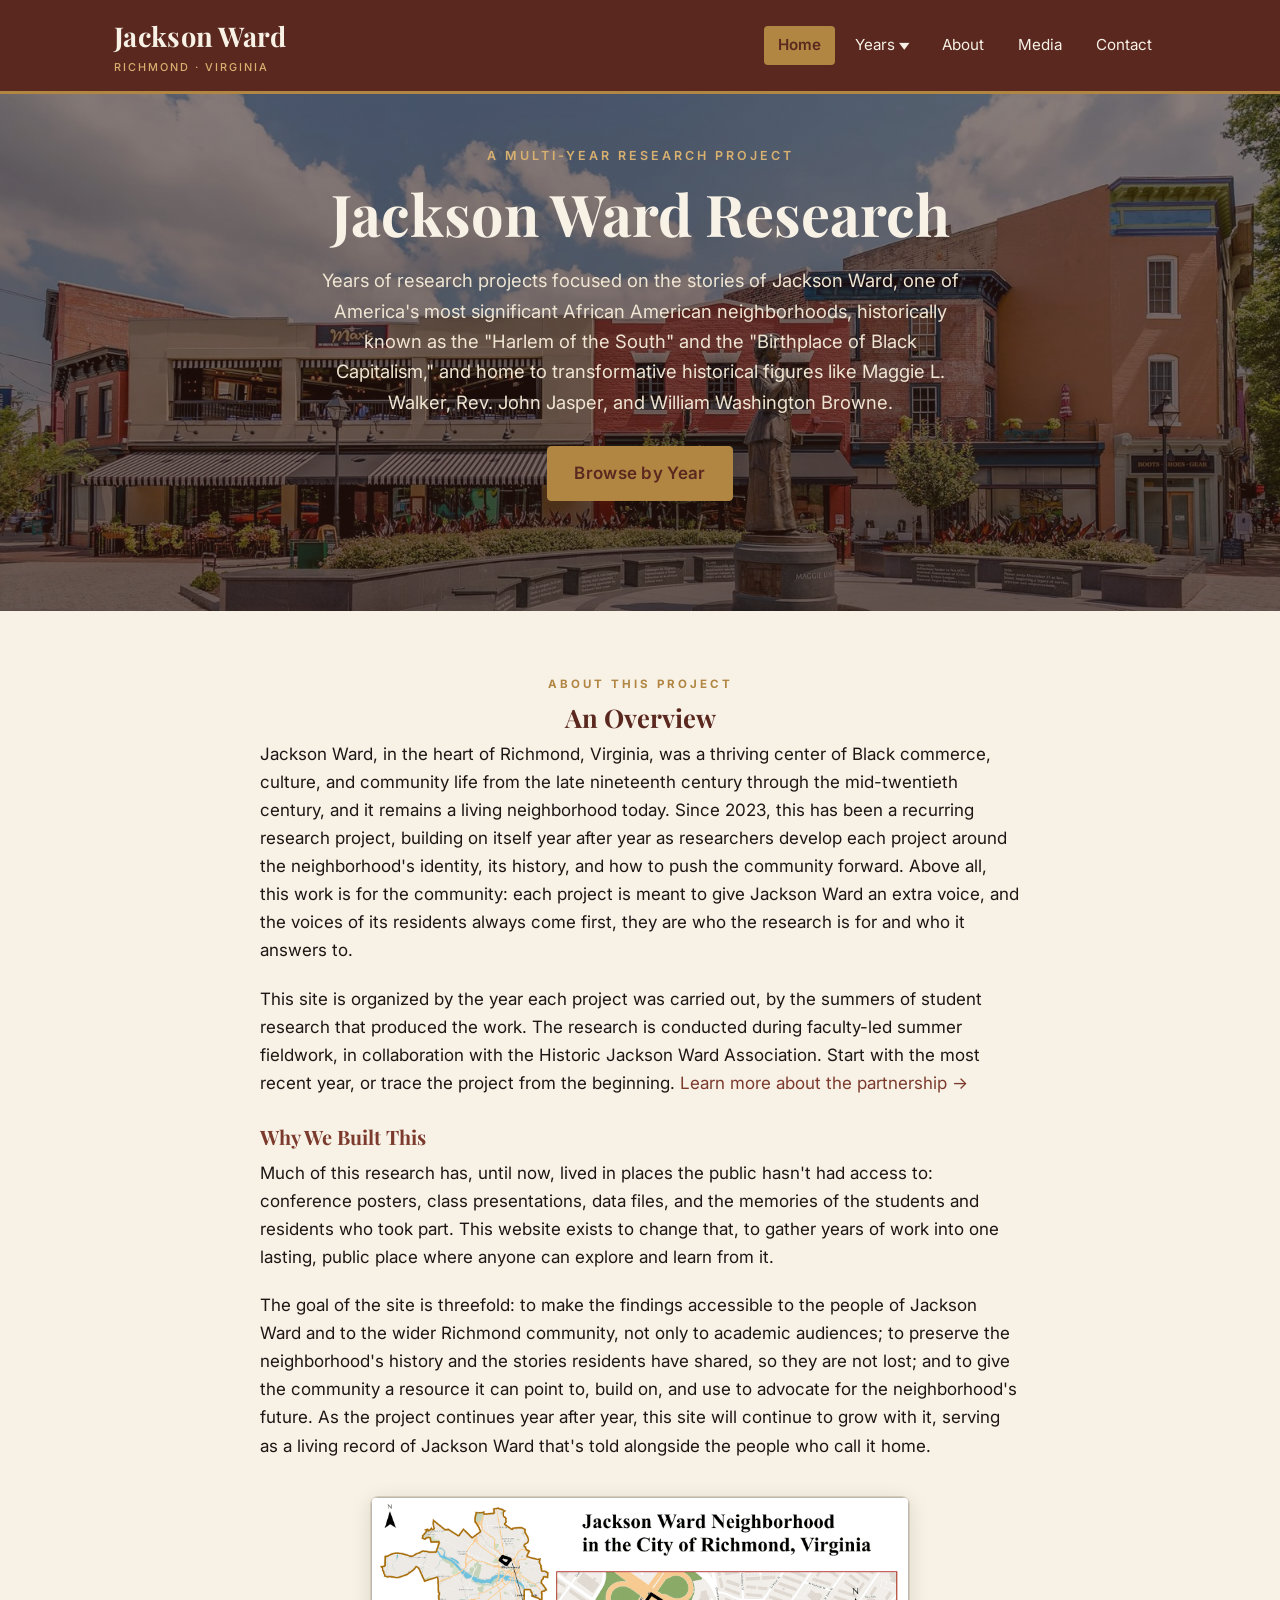
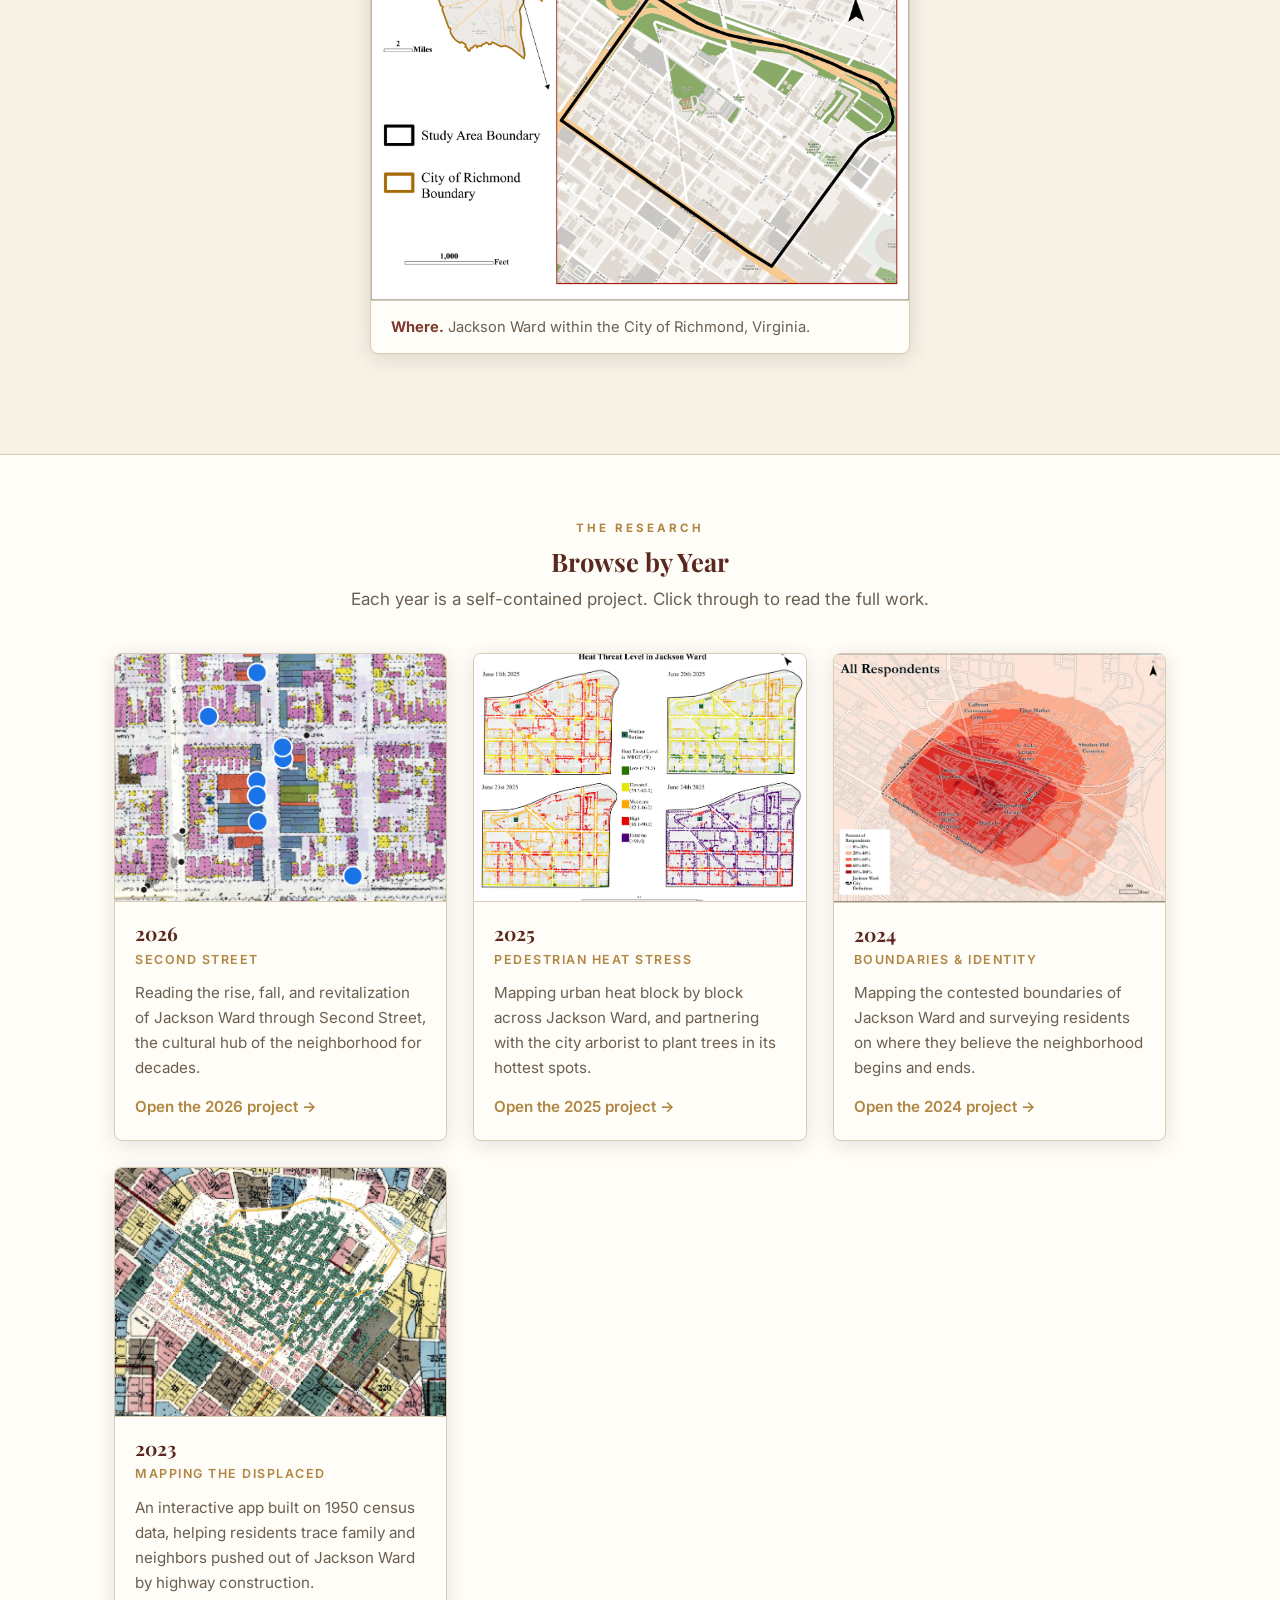
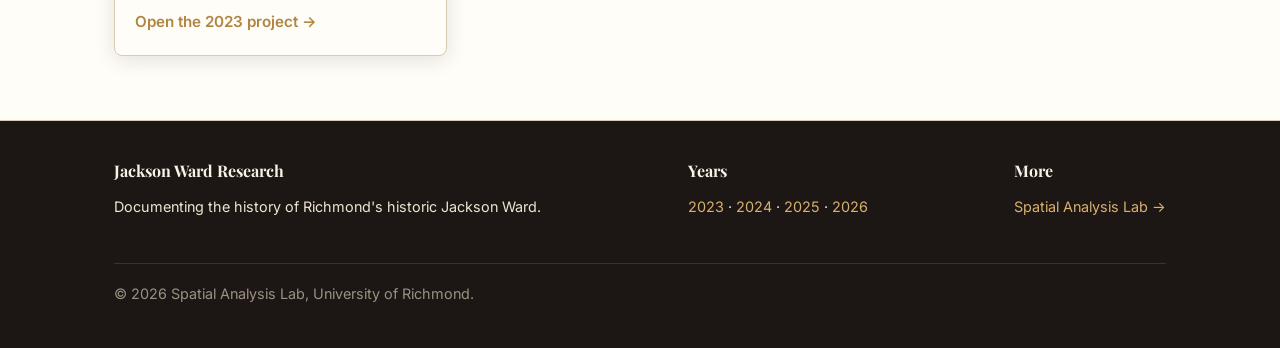
==== commit d8a13f27: "Revise text for clarity and accessibility Updated text to improve clarity and accessibility." ====
--- a/index.html
+++ b/index.html
@@ -37,7 +37,7 @@
     <div class="container">
       <p class="kicker">A Multi-Year Research Project</p>
       <h1>Jackson Ward Research</h1>
-      <p>Years of research projects focused on the stories of Jackson Ward, one of America's most significant African American neighborhoods, historically known as the "Harlem of the South" and the "Birthplace of Black Capitalism," and home to transformative historical figures like Maggie Walker, Rev. John Jasper, and William Washington Browne.</p>
+      <p>Years of research projects focused on the stories of Jackson Ward, one of America's most significant African American neighborhoods, historically known as the "Harlem of the South" and the "Birthplace of Black Capitalism," and home to transformative historical figures like Maggie L. Walker, Rev. John Jasper, and William Washington Browne.</p>
       <a class="btn" href="#years">Browse by Year</a>
     </div>
   </section>
@@ -51,8 +51,8 @@
         <p>This site is organized by the year each project was carried out, by the summers of student research that produced the work. The research is conducted during faculty-led summer fieldwork, in collaboration with the Historic Jackson Ward Association. Start with the most recent year, or trace the project from the beginning. <a href="about.html">Learn more about the partnership &rarr;</a></p>
 
         <h3>Why We Built This</h3>
-        <p>Much of this research has, until now, lived in places the public rarely sees: conference posters, class presentations, data files, and the memories of the students and residents who took part. This website exists to change that, to gather years of work into one lasting, public place where anyone can explore it.</p>
-        <p>The goal is threefold: to make the findings accessible to the people of Jackson Ward and to the wider Richmond community, not only to academic audiences; to preserve the neighborhood's history and the stories residents have shared, so they are not lost; and to give the community a resource it can point to, build on, and use to advocate for the neighborhood's future. As the project continues year after year, this site will continue to grow with it, serving as a living record of Jackson Ward that's told alongside the people who call it home.</p>
+        <p>Much of this research has, until now, lived in places the public hasn't had access to: conference posters, class presentations, data files, and the memories of the students and residents who took part. This website exists to change that, to gather years of work into one lasting, public place where anyone can explore and learn from it.</p>
+        <p>The goal of the site is threefold: to make the findings accessible to the people of Jackson Ward and to the wider Richmond community, not only to academic audiences; to preserve the neighborhood's history and the stories residents have shared, so they are not lost; and to give the community a resource it can point to, build on, and use to advocate for the neighborhood's future. As the project continues year after year, this site will continue to grow with it, serving as a living record of Jackson Ward that's told alongside the people who call it home.</p>
       </div>
 
       <figure class="figure" style="max-width:540px; margin-top:36px;">
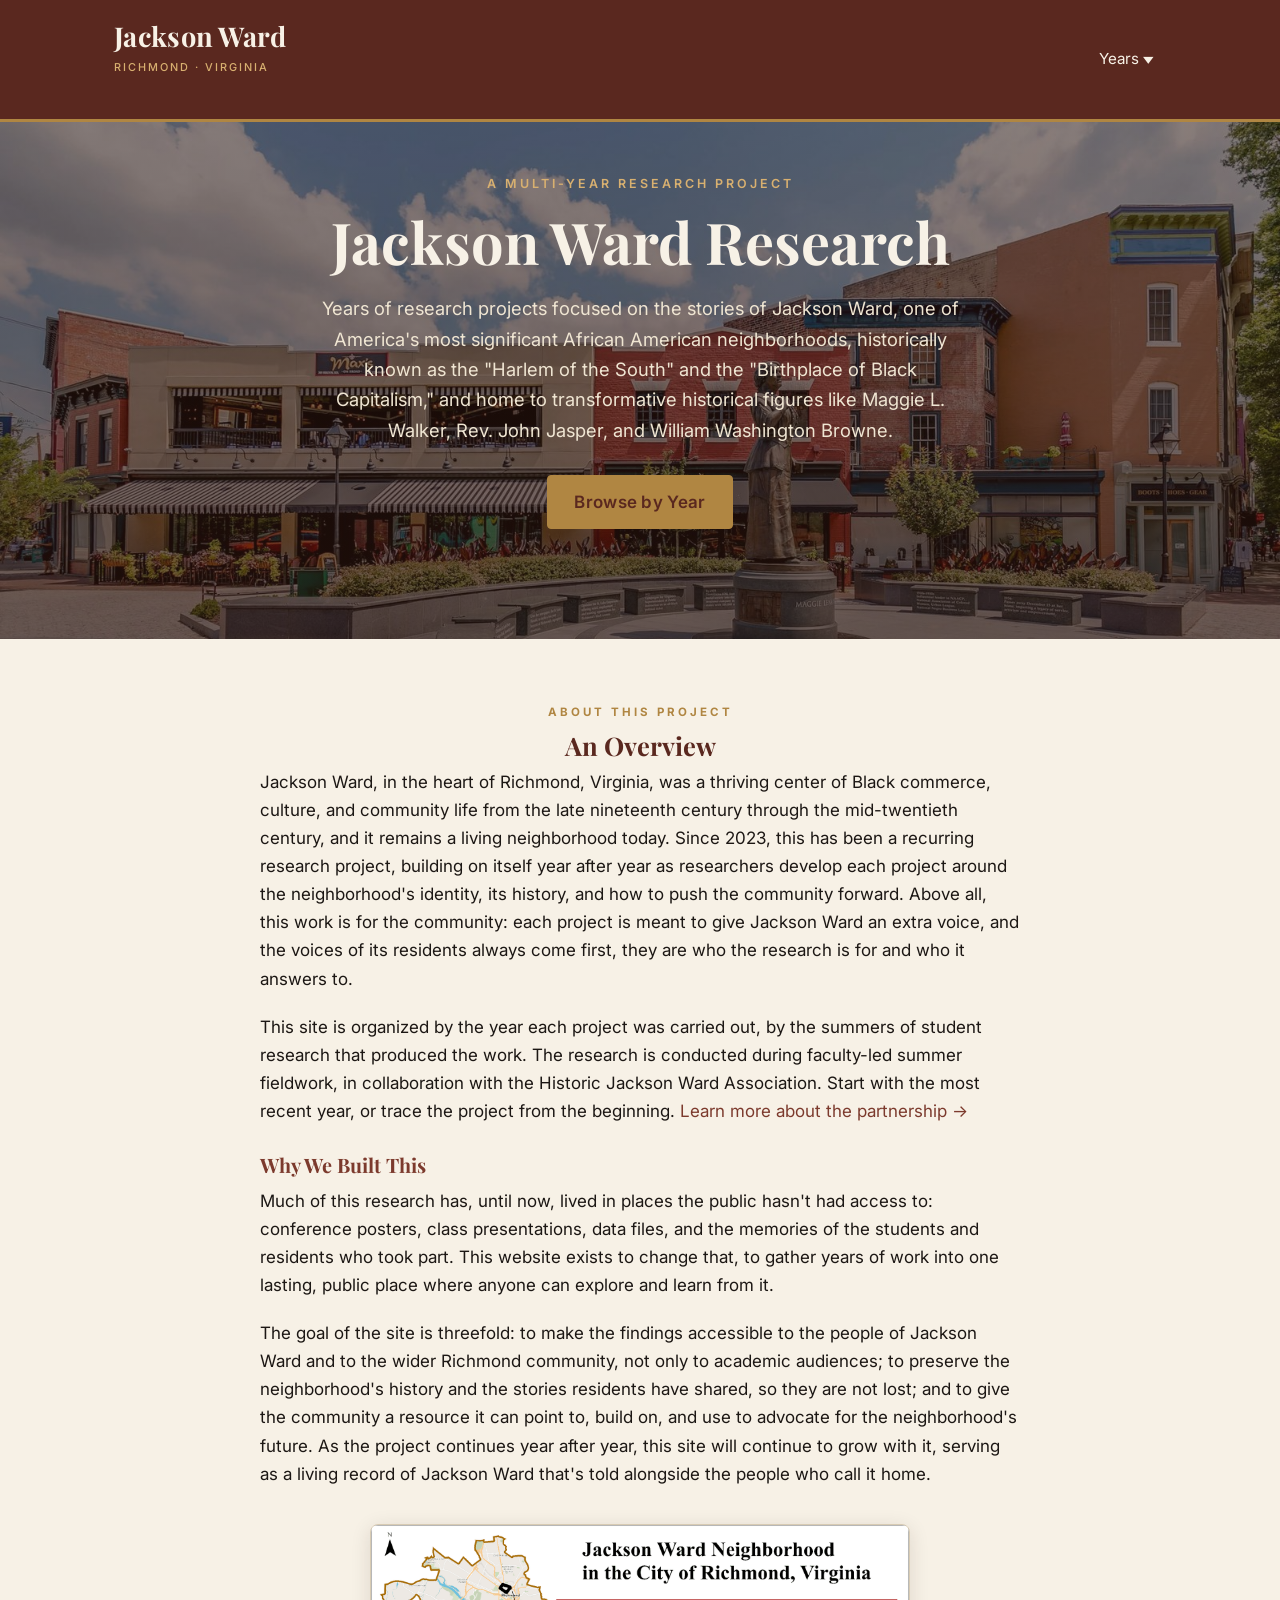
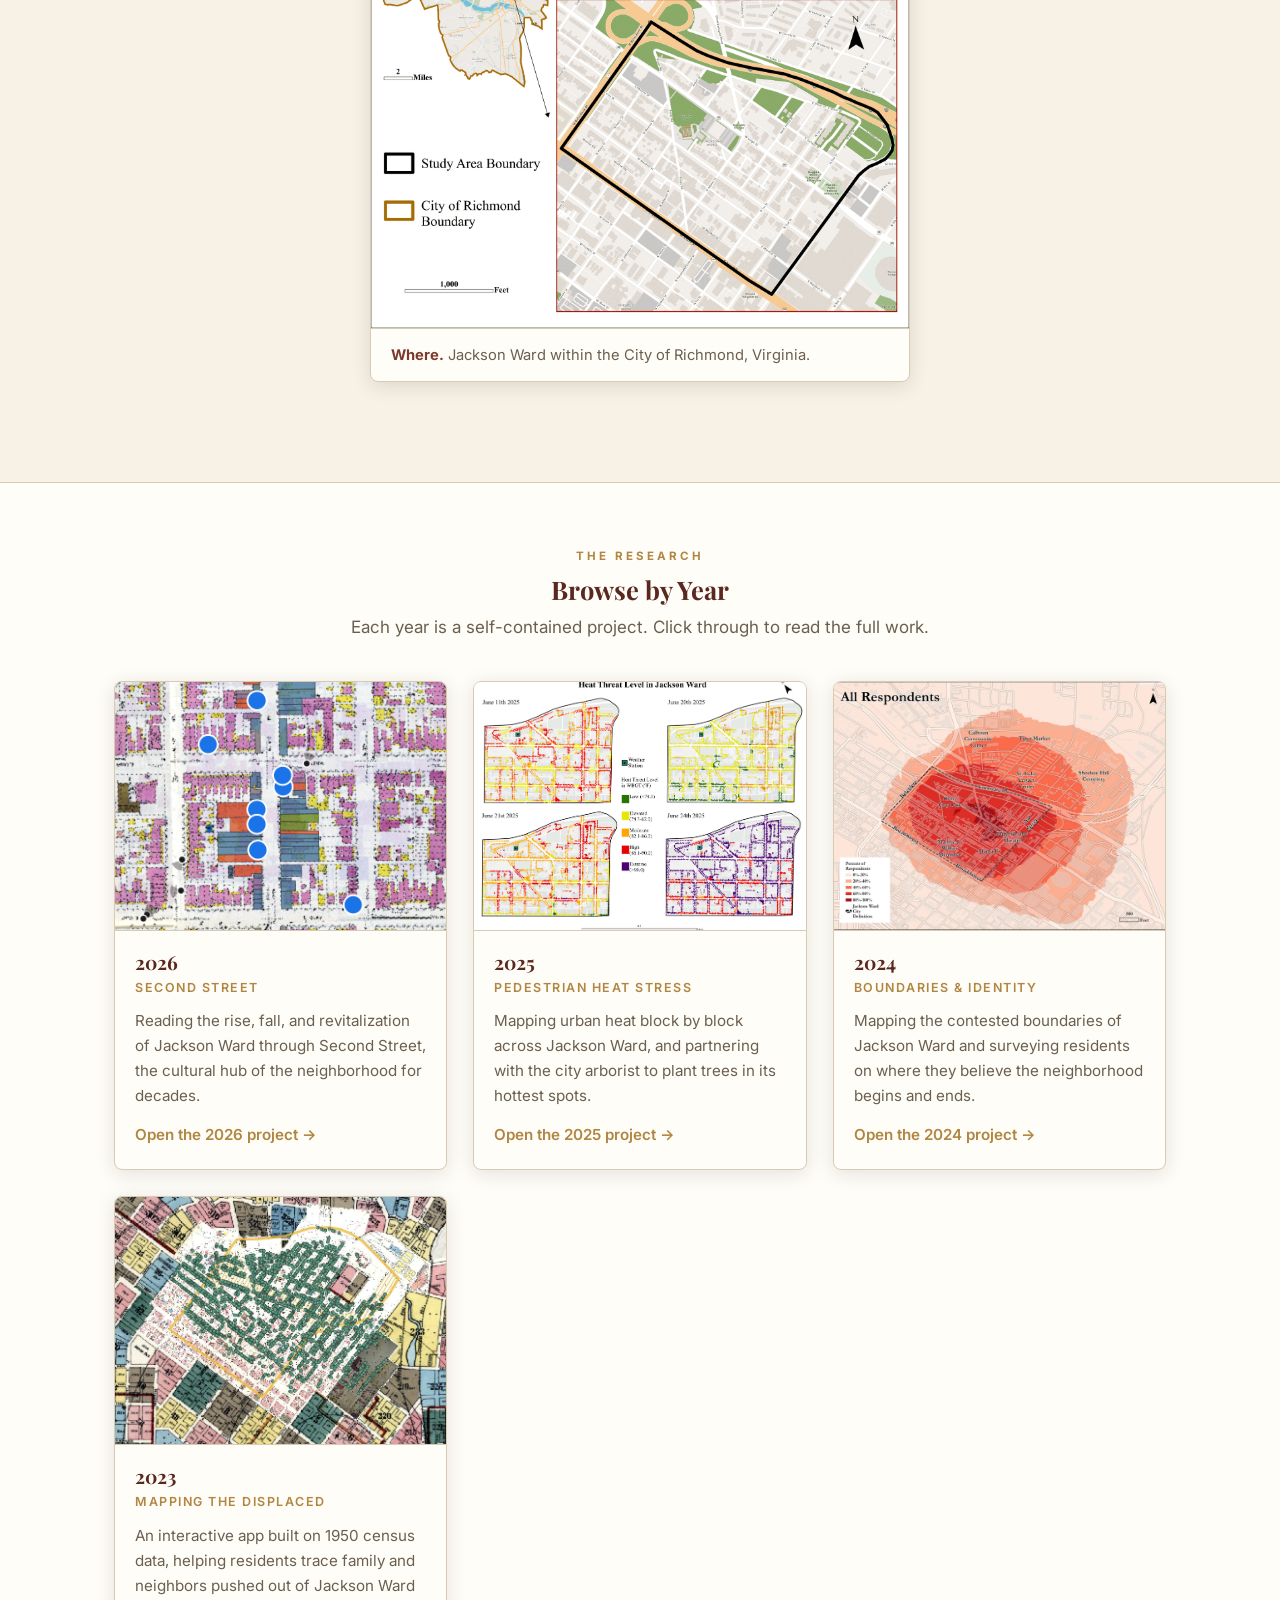
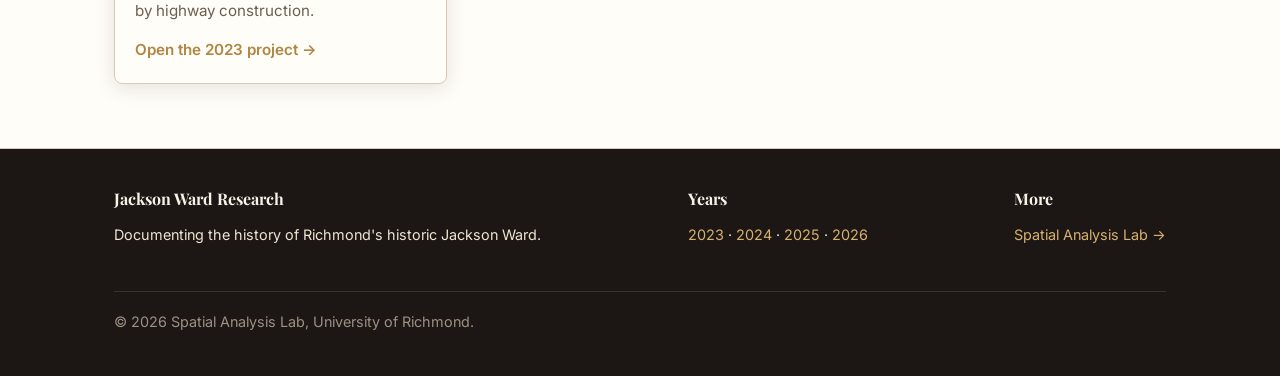
==== commit f2634aa8: "Refactor navigation structure in index.html" ====
--- a/index.html
+++ b/index.html
@@ -14,22 +14,30 @@
 <body>
   <header class="site-header">
     <nav class="nav">
-      <a class="brand" href="index.html">Jackson Ward <small>Richmond · Virginia</small></a>
-      <button class="nav-toggle" aria-label="Menu">&#9776;</button>
+      <div class="nav-left">
+        <a class="brand" href="index.html">Jackson Ward <small>Richmond &middot; Virginia</small></a>
+        <div class="dropdown menu-dropdown">
+          <button class="dropdown-toggle menu-toggle" aria-label="Menu" aria-haspopup="true" aria-expanded="false">
+            <span></span><span></span><span></span>
+          </button>
+          <ul class="dropdown-menu">
+            <li><a href="about.html">About</a></li>
+            <li><a href="media.html">Media</a></li>
+            <li><a href="contact.html">Contact</a></li>
+          </ul>
+        </div>
+      </div>
       <ul class="nav-links">
-        <li><a href="index.html">Home</a></li>
         <li class="dropdown">
-          <button class="dropdown-toggle" aria-haspopup="true" aria-expanded="false">Years <span class="caret">&#9662;</span></button>
-          <ul class="dropdown-menu">
+          <button class="dropdown-toggle years-toggle" aria-haspopup="true" aria-expanded="false">Years <span class="caret">&#9662;</span></button>
+          <ul class="dropdown-menu dropdown-menu-right">
             <li><a href="year-2023.html">2023</a></li>
             <li><a href="year-2024.html">2024</a></li>
             <li><a href="year-2025.html">2025</a></li>
             <li><a href="year-2026.html">2026</a></li>
           </ul>
         </li>
-        <li><a href="about.html">About</a></li>
-        <li><a href="media.html">Media</a></li>
-        <li><a href="contact.html">Contact</a></li>
+      </ul>
     </nav>
   </header>
 
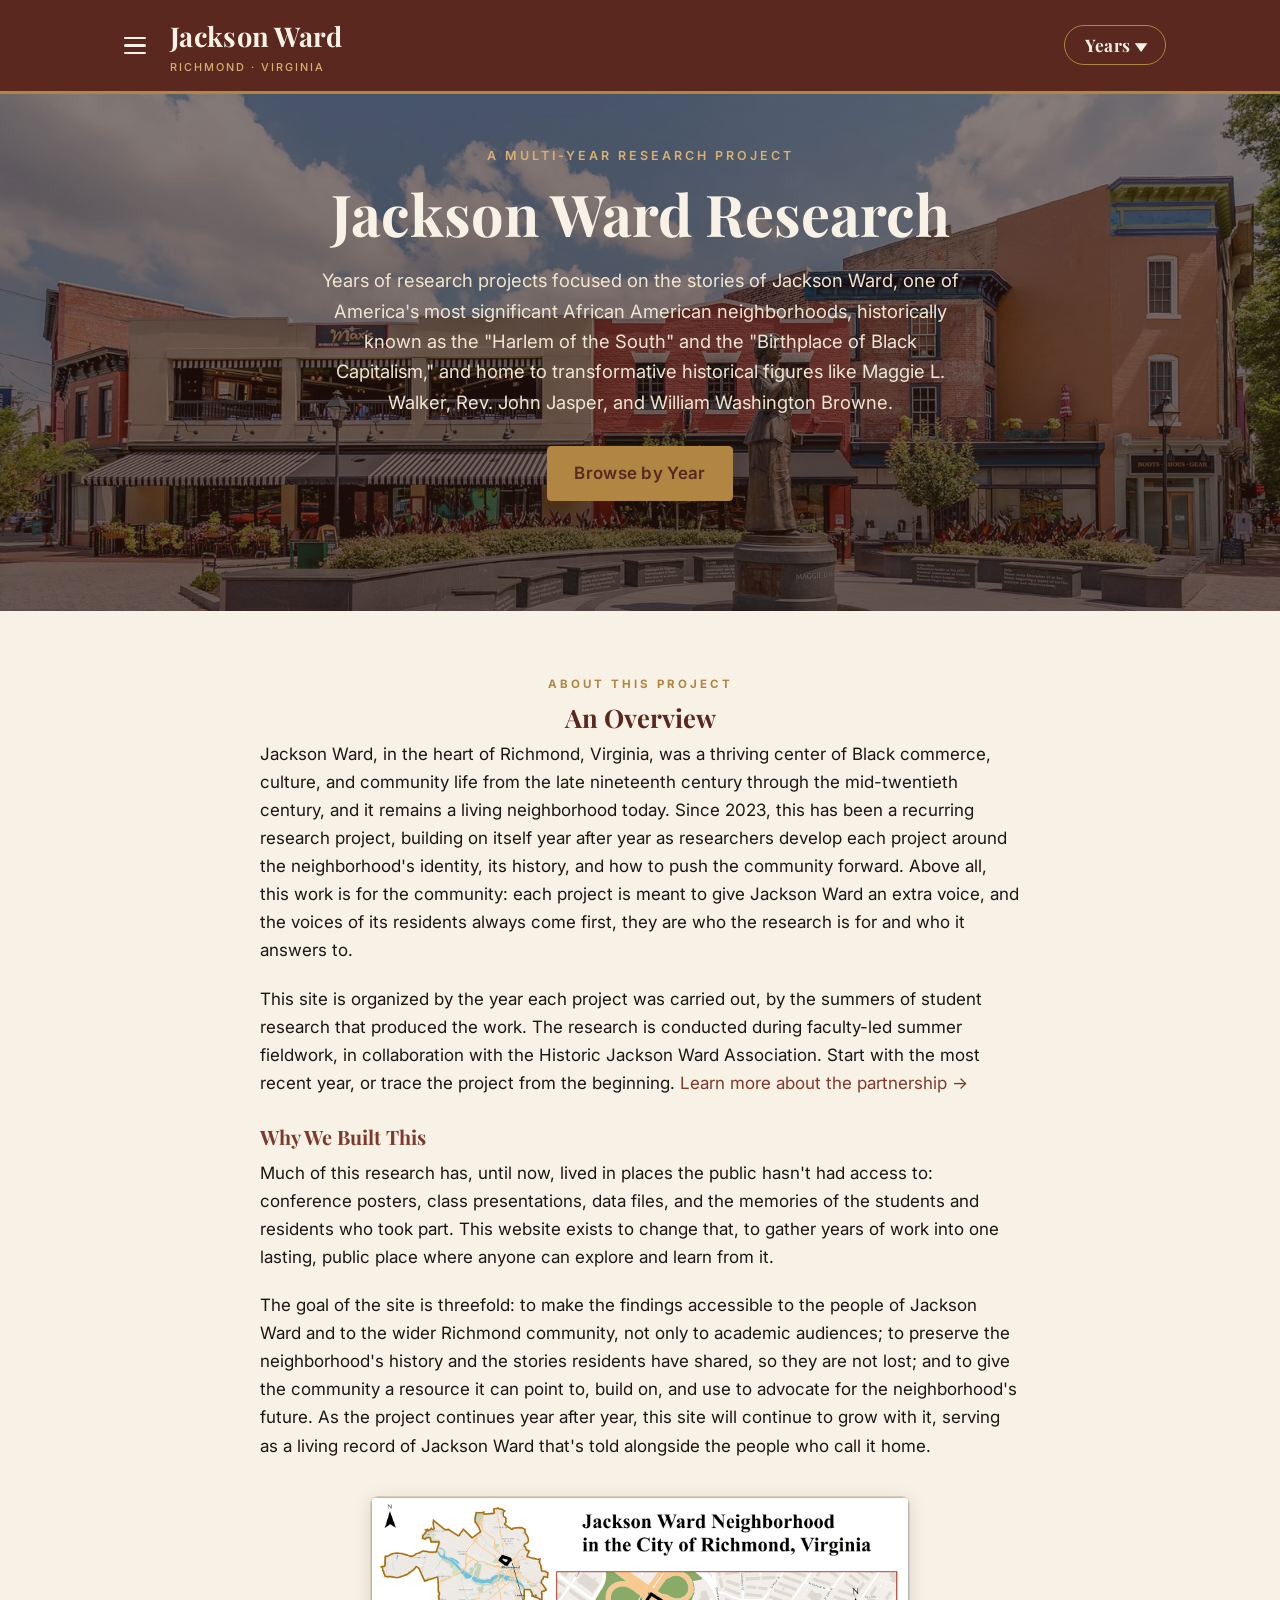
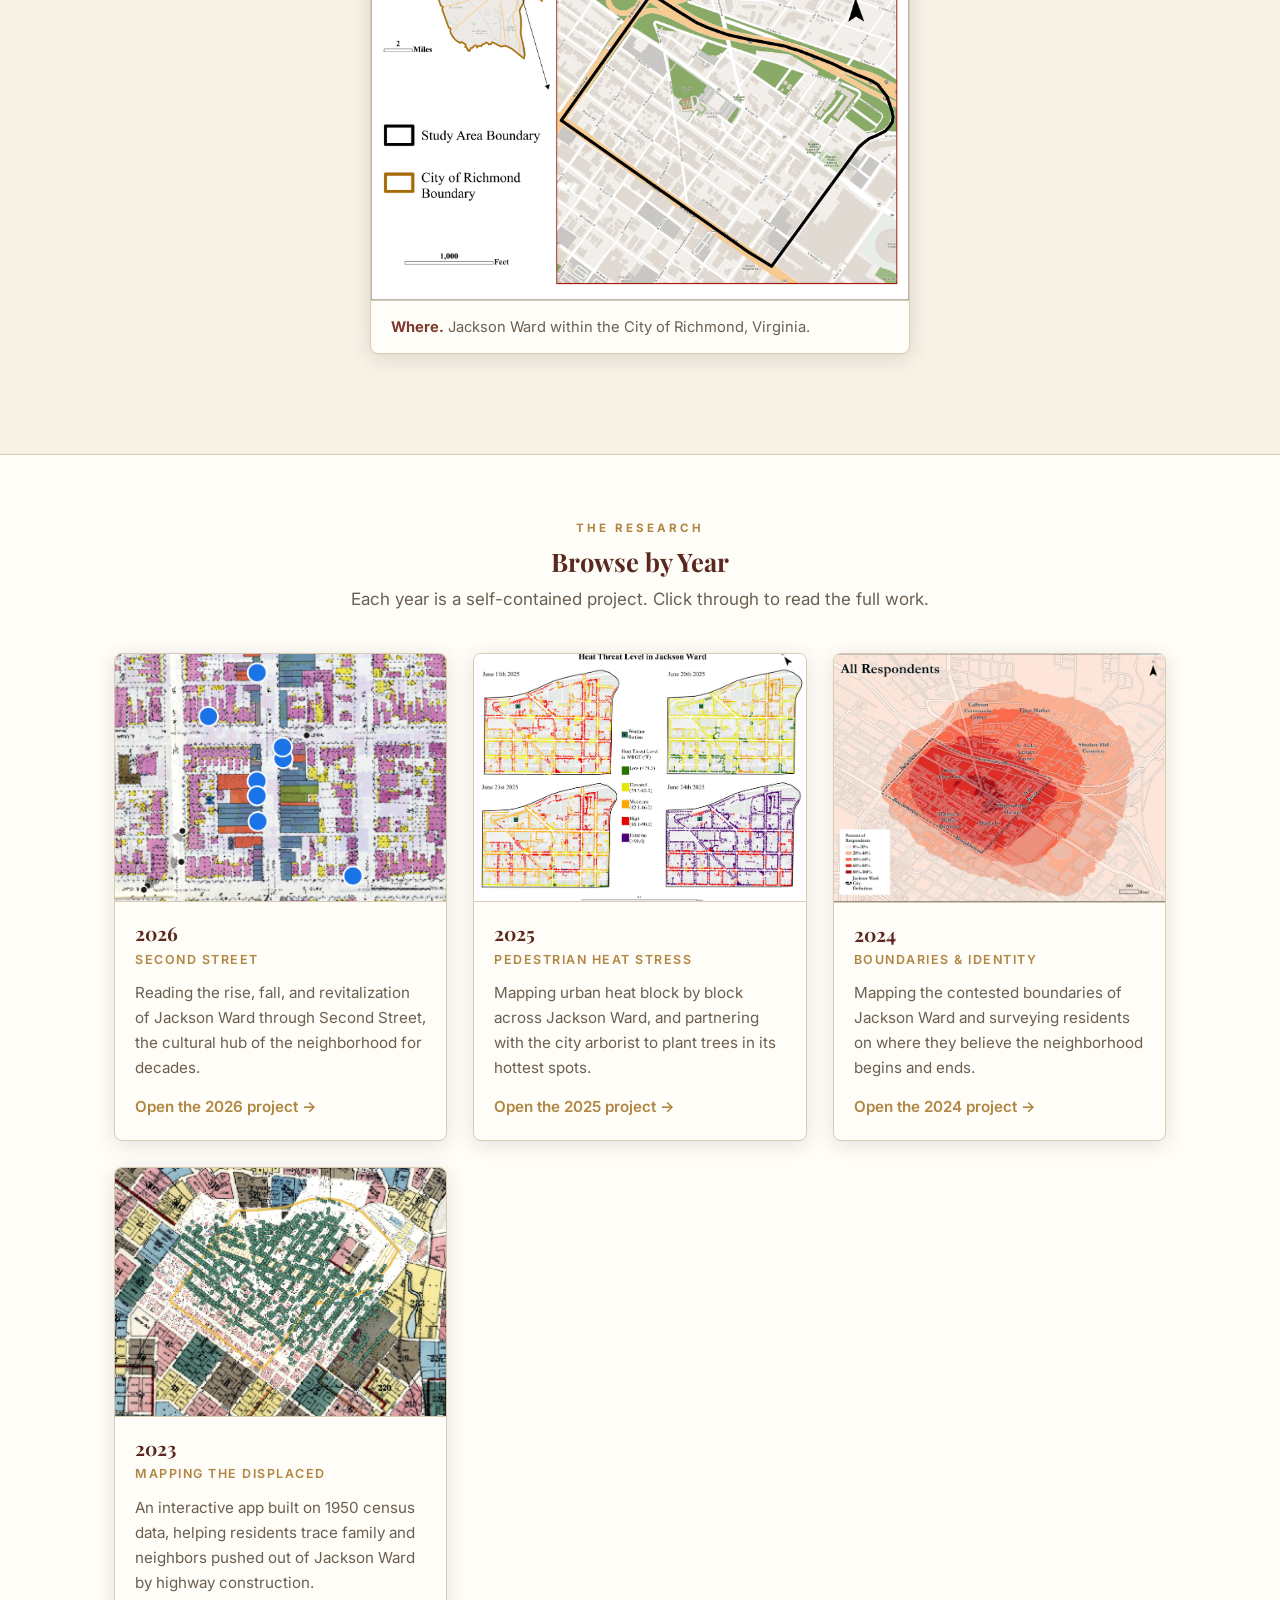
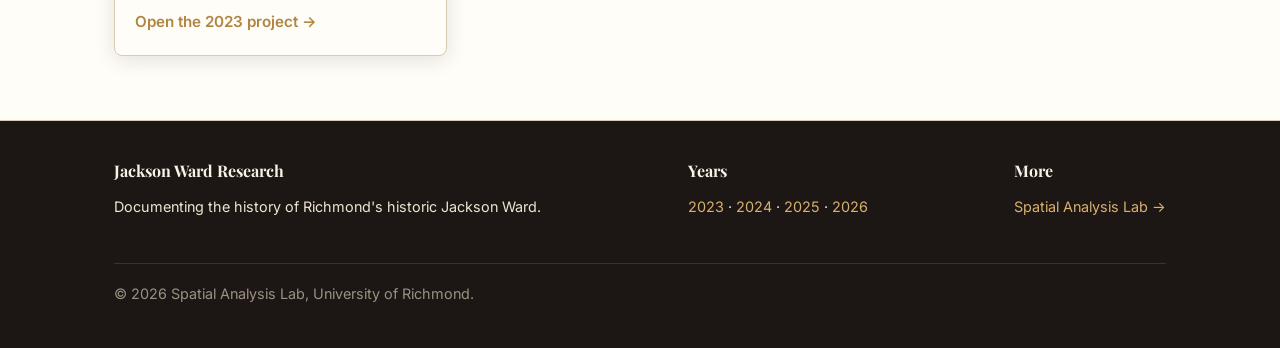
==== commit 39fc9c90: "Reposition brand link in the navigation header" ====
--- a/index.html
+++ b/index.html
@@ -15,7 +15,6 @@
   <header class="site-header">
     <nav class="nav">
       <div class="nav-left">
-        <a class="brand" href="index.html">Jackson Ward <small>Richmond &middot; Virginia</small></a>
         <div class="dropdown menu-dropdown">
           <button class="dropdown-toggle menu-toggle" aria-label="Menu" aria-haspopup="true" aria-expanded="false">
             <span></span><span></span><span></span>
@@ -26,6 +25,7 @@
             <li><a href="contact.html">Contact</a></li>
           </ul>
         </div>
+        <a class="brand" href="index.html">Jackson Ward <small>Richmond &middot; Virginia</small></a>
       </div>
       <ul class="nav-links">
         <li class="dropdown">
--- a/css/style.css
+++ b/css/style.css
@@ -640,37 +640,49 @@
 }
 
 /* ---------- Responsive ---------- */
+/* ---------- Nav: left menu (hamburger) + Years pill ---------- */
+.nav-left { display: flex; align-items: center; gap: 14px; }
+.menu-dropdown { position: relative; }
+.menu-toggle {
+  display: flex; flex-direction: column; justify-content: center; gap: 5px;
+  width: 42px; height: 40px; padding: 9px 10px;
+  background: none; border: 0; border-radius: 6px; cursor: pointer;
+}
+.menu-toggle span {
+  display: block; width: 22px; height: 2.5px; border-radius: 2px;
+  background: var(--cream); transition: background 0.2s, transform 0.2s, opacity 0.2s;
+}
+.menu-toggle:hover span { background: var(--brass-light); }
+.menu-dropdown .dropdown-menu { left: 0; right: auto; }
+.menu-dropdown.active-parent .menu-toggle { background: none; }
+.menu-dropdown.active-parent .menu-toggle span { background: var(--brass-light); }
+.menu-dropdown.open .menu-toggle span:nth-child(1) { transform: translateY(7.5px) rotate(45deg); }
+.menu-dropdown.open .menu-toggle span:nth-child(2) { opacity: 0; }
+.menu-dropdown.open .menu-toggle span:nth-child(3) { transform: translateY(-7.5px) rotate(-45deg); }
+
+.years-toggle {
+  font-family: var(--font-head);
+  font-size: 1.08rem;
+  font-weight: 700;
+  letter-spacing: 0.4px;
+  color: var(--cream);
+  border: 1.5px solid var(--brass);
+  border-radius: 999px;
+  padding: 6px 20px;
+}
+.years-toggle:hover { background: var(--brass); color: var(--brick-dark); }
+.dropdown.active-parent .years-toggle { background: var(--brass); color: var(--brick-dark); }
+.dropdown-menu-right { left: auto; right: 0; }
+
+/* ---------- Responsive ---------- */
 @media (max-width: 760px) {
-  .nav-toggle { display: block; }
-  .nav-links {
-    display: none;
-    position: absolute;
-    top: 100%; left: 0; right: 0;
-    flex-direction: column;
-    background: var(--brick-dark);
-    padding: 8px 16px 16px;
-    border-bottom: 3px solid var(--brass);
-  }
-  .nav-links.open { display: flex; }
-  .nav-links a { padding: 12px 8px; }
+  .nav { padding: 12px 16px; }
+  .brand { font-size: 1.4rem; }
+  .nav-left { gap: 8px; }
+  .years-toggle { font-size: 1rem; padding: 6px 16px; }
   .gallery { columns: 1; }
   section { padding: 48px 0; }
-
-  /* dropdown becomes inline on mobile */
-  .dropdown-toggle { padding: 12px 8px; }
-  .dropdown:hover .dropdown-menu { display: none; }
-  .dropdown.open .dropdown-menu { display: block; }
-  .dropdown-menu {
-    position: static;
-    border: 0;
-    box-shadow: none;
-    background: transparent;
-    padding: 0 0 4px 14px;
-    margin: 0;
-    min-width: 0;
-  }
-}
-
+}
 .arrow-list {
   list-style: none;
   padding-left: 0;
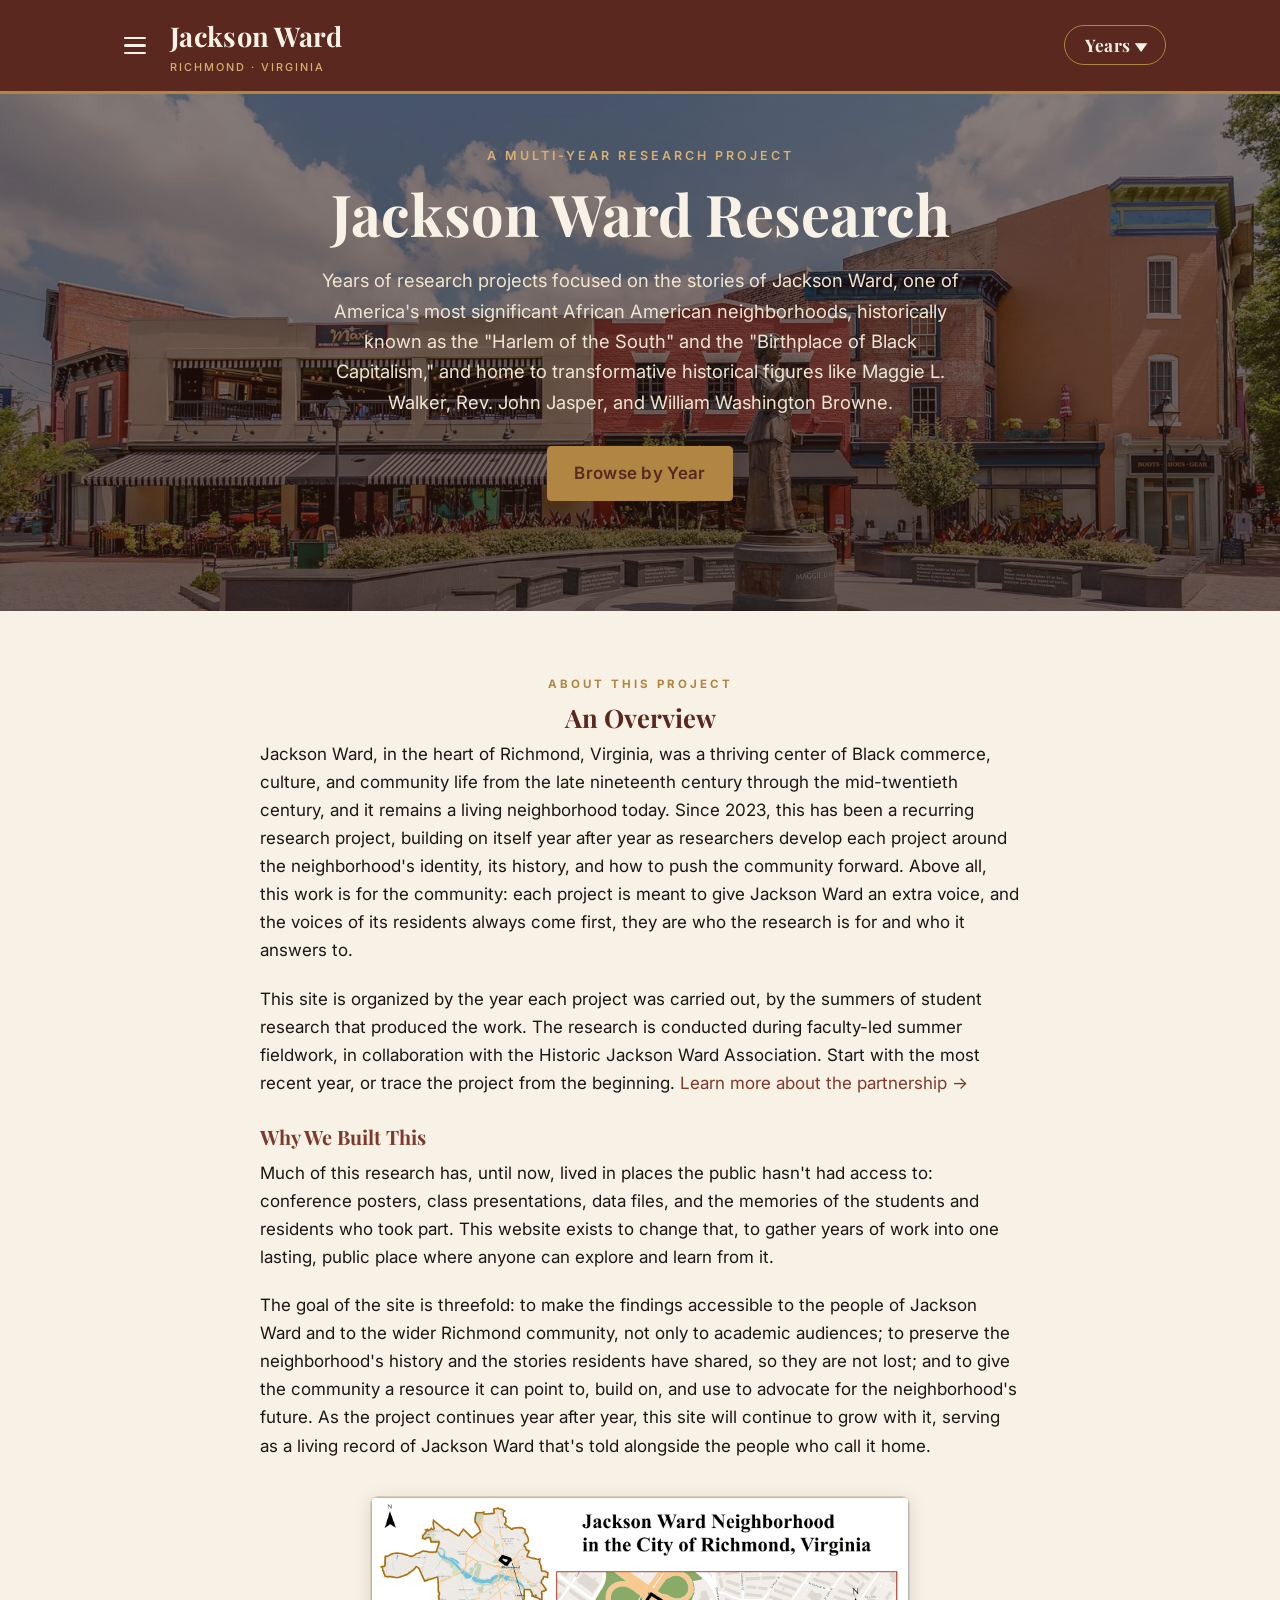
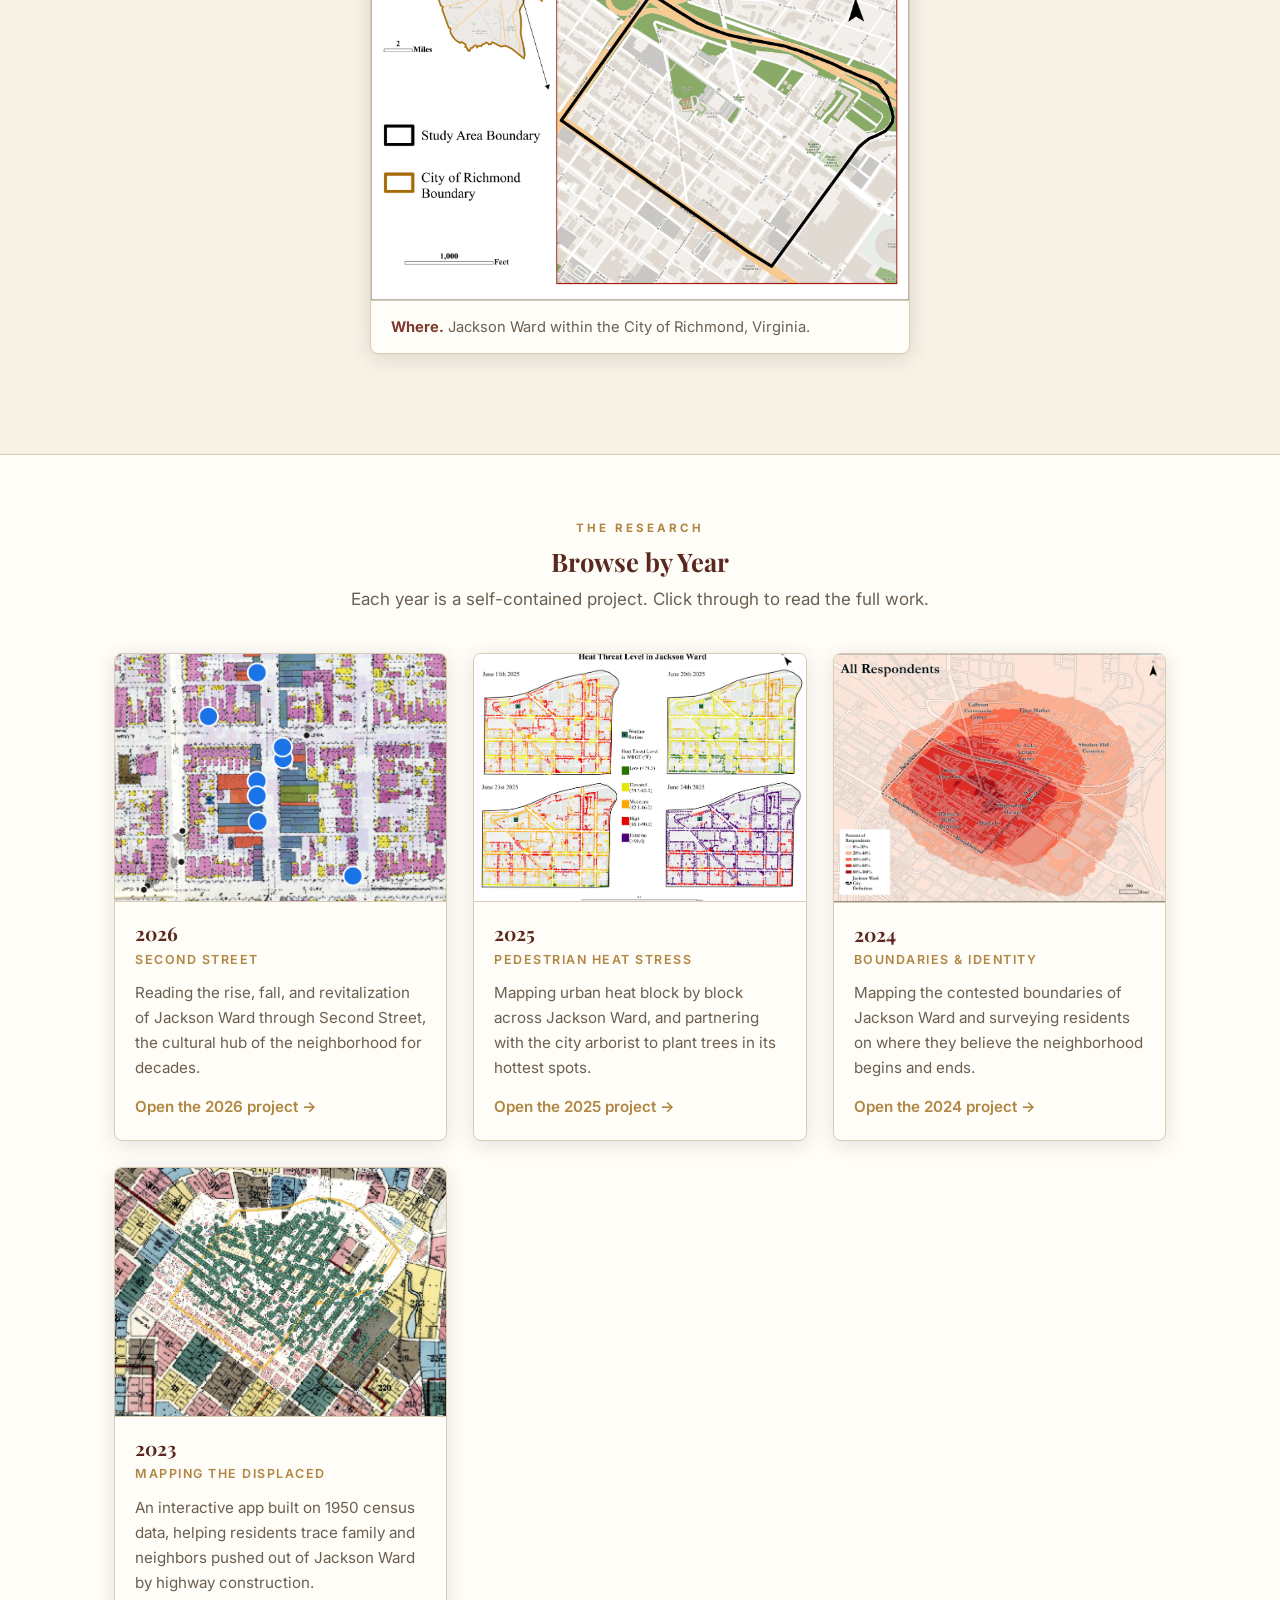
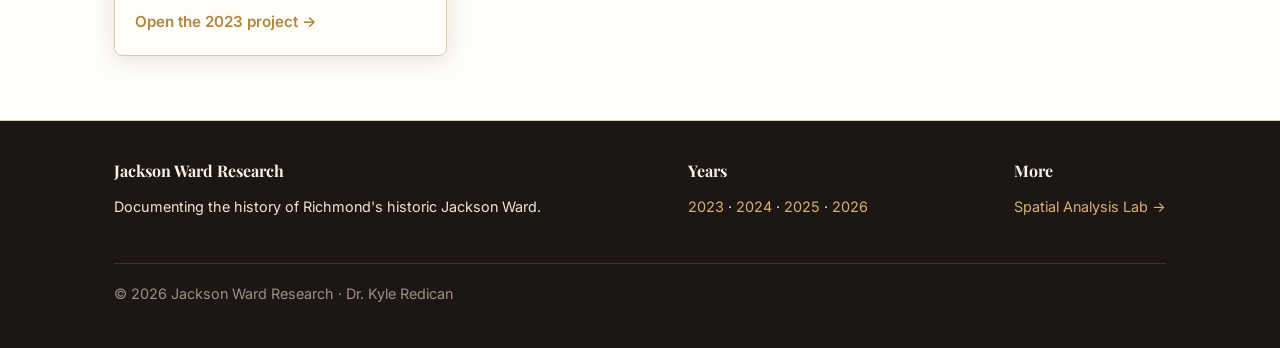
==== commit 8362a907: "Revise footer structure and details Updated footer content and copyright information." ====
--- a/index.html
+++ b/index.html
@@ -122,22 +122,22 @@
   </section>
 
   <footer class="site-footer">
-    <div class="container">
-      <div>
-        <h4>Jackson Ward Research</h4>
-        <p>Documenting the history of Richmond's historic Jackson Ward.</p>
-      </div>
-      <div>
-        <h4>Years</h4>
-        <p><a href="year-2023.html">2023</a> · <a href="year-2024.html">2024</a> · <a href="year-2025.html">2025</a> · <a href="year-2026.html">2026</a></p>
-      </div>
-      <div>
-        <h4>More</h4>
-        <p><a href="https://sal-urichmond.hub.arcgis.com/" target="_blank" rel="noopener">Spatial Analysis Lab &rarr;</a></p>
-      </div>
-      <p class="copyright">&copy; 2026 Spatial Analysis Lab, University of Richmond.</p>
+  <div class="container">
+    <div>
+      <h4>Jackson Ward Research</h4>
+      <p>Documenting the history of Richmond's historic Jackson Ward.</p>
     </div>
-  </footer>
+    <div>
+      <h4>Years</h4>
+      <p><a href="year-2023.html">2023</a> &middot; <a href="year-2024.html">2024</a> &middot; <a href="year-2025.html">2025</a> &middot; <a href="year-2026.html">2026</a></p>
+    </div>
+    <div>
+      <h4>More</h4>
+      <p><a href="https://sal-urichmond.hub.arcgis.com/" target="_blank" rel="noopener">Spatial Analysis Lab &rarr;</a></p>
+    </div>
+    <p class="copyright">&copy; 2026 Jackson Ward Research &middot; Dr. Kyle Redican</p>
+  </div>
+</footer>
 
   <script src="js/main.js"></script>
 </body>
--- a/css/style.css
+++ b/css/style.css
@@ -143,42 +143,47 @@
 
 .dropdown-menu {
   list-style: none;
-  margin: 8px 0 0;
-  padding: 6px;
+  margin: 12px 0 0;
+  padding: 8px;
   position: absolute;
   top: 100%;
   left: 0;
-  min-width: 130px;
+  min-width: 168px;
   background: var(--brick-dark);
   border: 1px solid var(--brass);
-  border-radius: 6px;
-  box-shadow: 0 8px 24px rgba(20,12,8,0.4);
-  display: none;
+  border-radius: 10px;
+  box-shadow: 0 16px 36px rgba(20,12,8,0.45);
   z-index: 200;
-}
-/* invisible bridge over the gap so hover stays open between button and menu */
-.dropdown-menu::before {
-  content: "";
-  position: absolute;
-  top: -10px;
-  left: 0;
-  right: 0;
-  height: 12px;
+  opacity: 0;
+  visibility: hidden;
+  transform: translateY(-10px) scale(0.98);
+  transform-origin: top left;
+  transition: opacity 0.22s ease, transform 0.26s cubic-bezier(0.16, 1, 0.3, 1), visibility 0.26s;
 }
 .dropdown:hover .dropdown-menu,
-.dropdown.open .dropdown-menu { display: block; }
-.dropdown-menu li { margin: 0; }
+.dropdown.open .dropdown-menu {
+  opacity: 1;
+  visibility: visible;
+  transform: translateY(0) scale(1);
+}
+.dropdown-menu li { margin: 2px 0; }
 .dropdown-menu a {
   display: block;
   color: var(--cream);
-  padding: 8px 14px;
-  border-radius: 4px;
-  font-size: 0.95rem;
+  padding: 9px 16px;
+  border-radius: 6px;
+  font-size: 0.98rem;
   white-space: nowrap;
+  transition: background 0.18s ease, color 0.18s ease, padding-left 0.18s ease;
+}
+.dropdown-menu a:hover {
+  background: var(--brass);
+  color: var(--brick-dark);
+  text-decoration: none;
+  padding-left: 22px;
 }
 .dropdown-menu a:hover { background: rgba(255,255,255,0.1); text-decoration: none; }
 .dropdown-menu a.active { background: var(--brass); color: var(--brick-dark); font-weight: 600; }
-
 /* ---------- Hero ---------- */
 .hero {
   background:
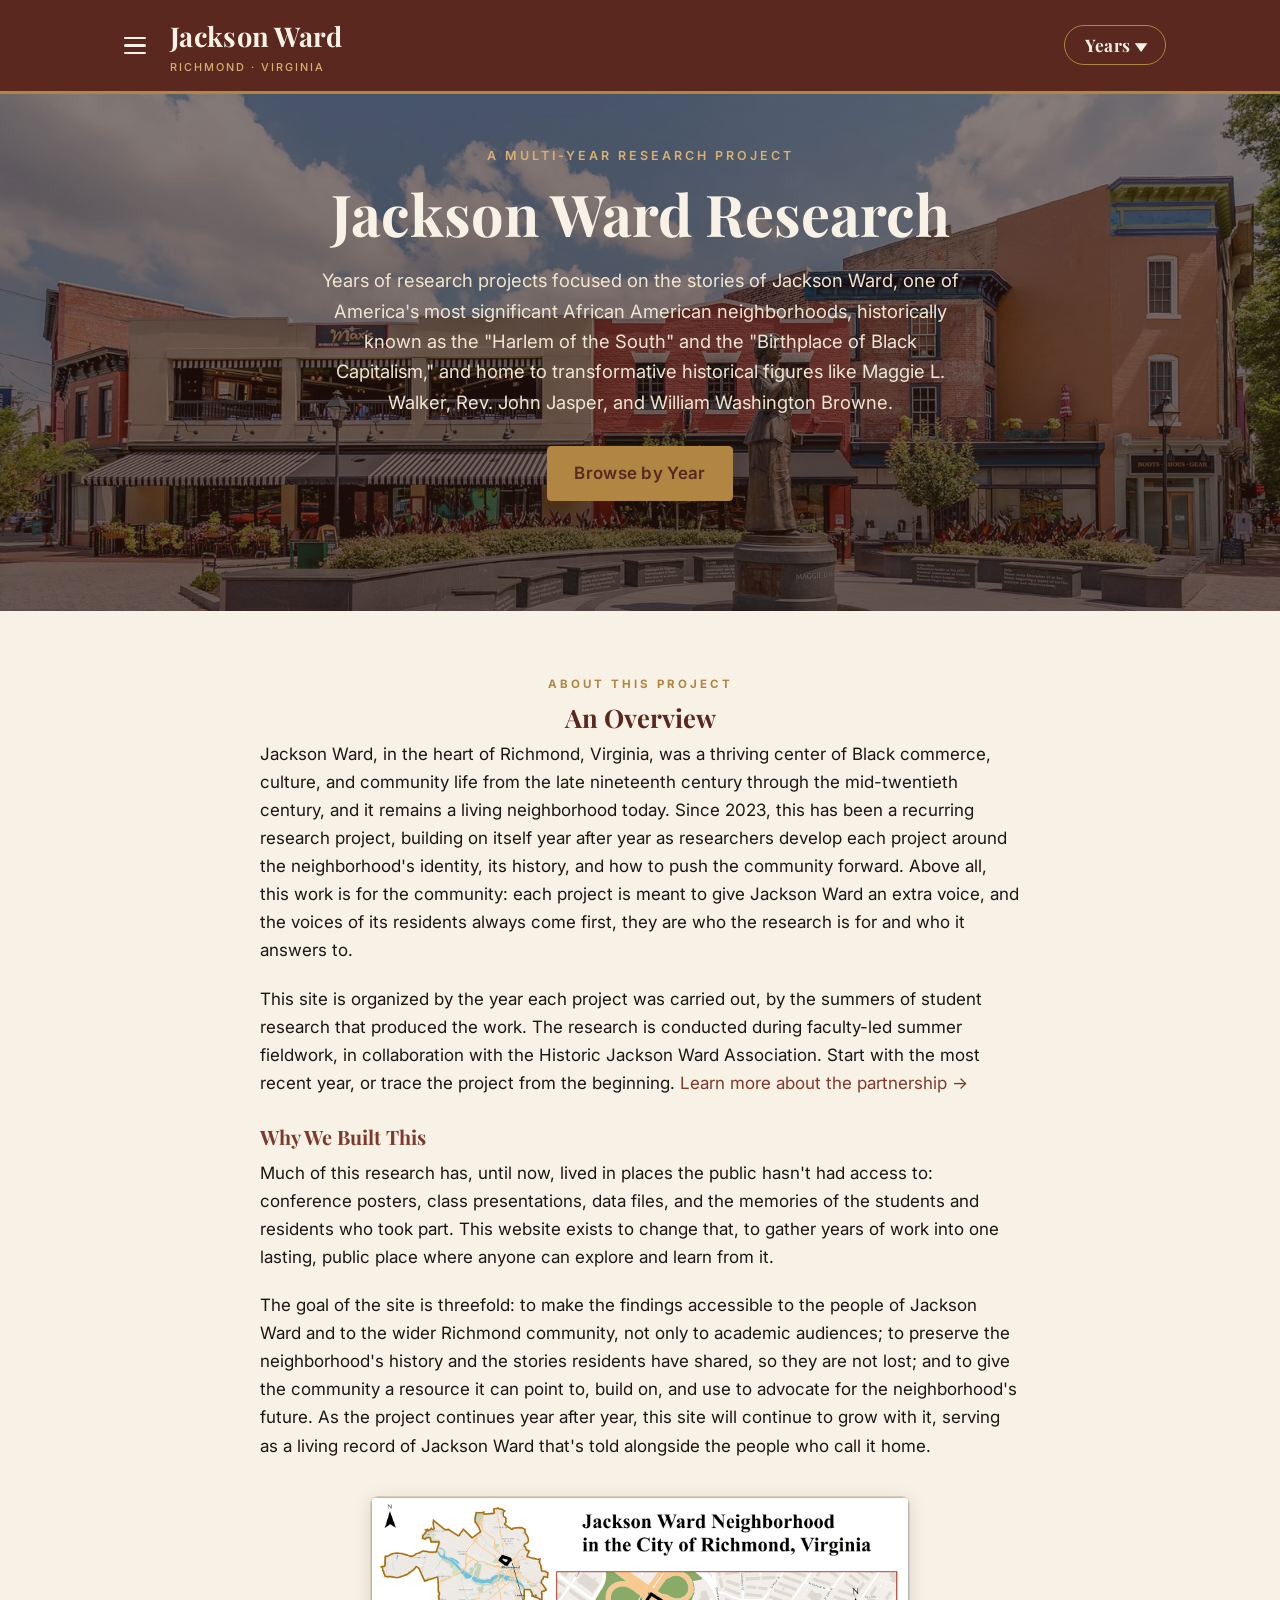
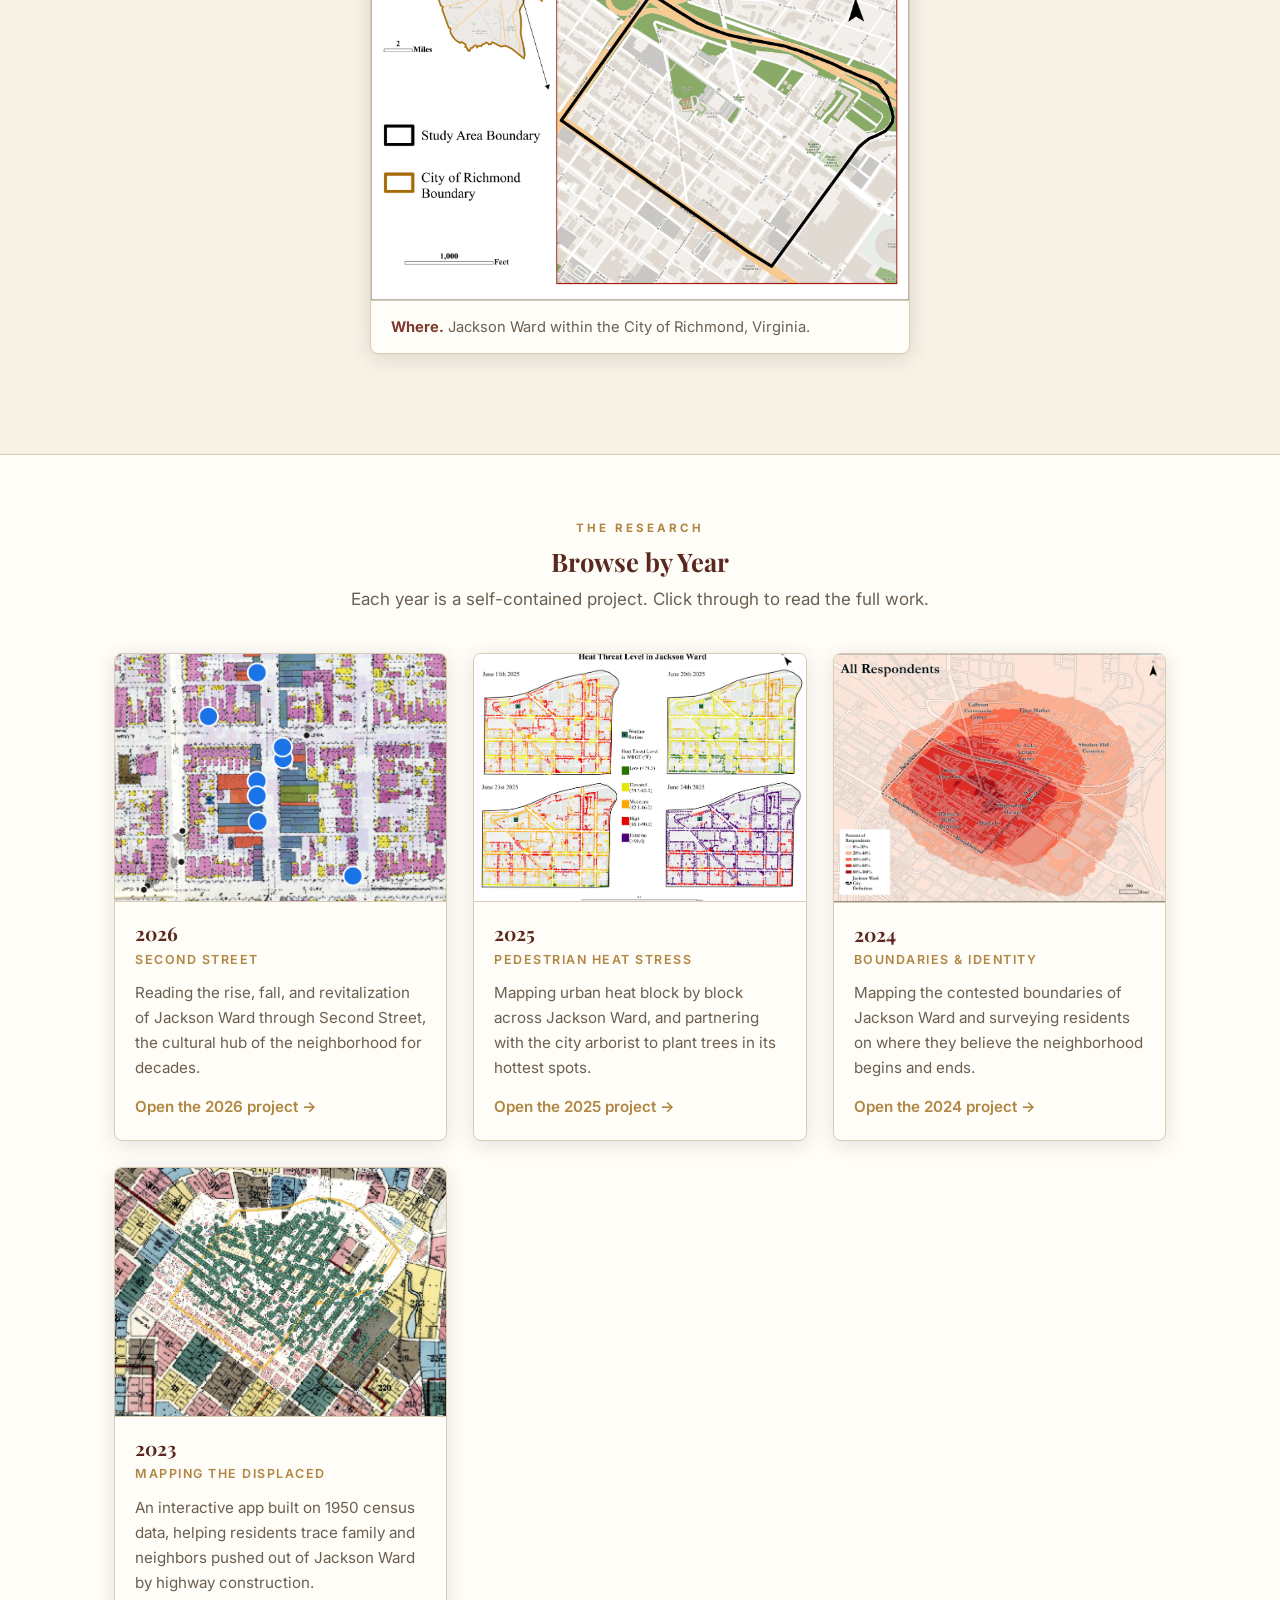
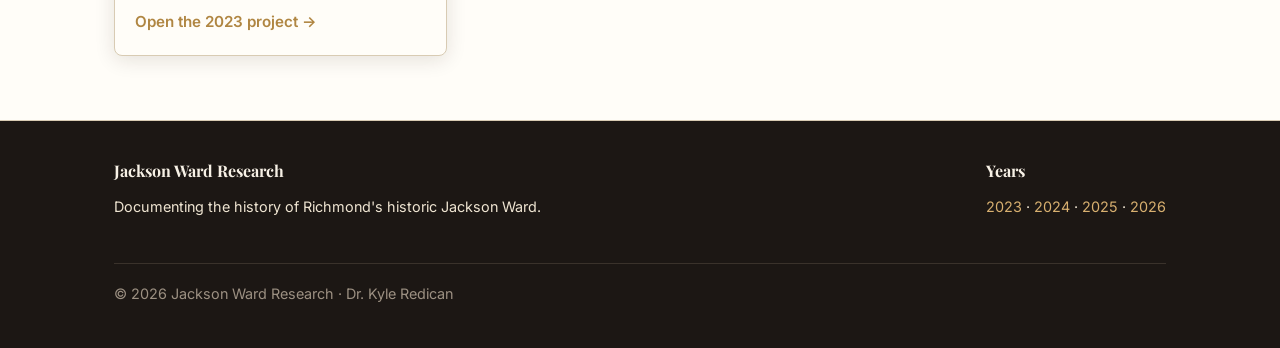
==== commit 826d260e: "Remove 'More' section from index.html Removed the 'More' section from the footer." ====
--- a/index.html
+++ b/index.html
@@ -131,10 +131,6 @@
       <h4>Years</h4>
       <p><a href="year-2023.html">2023</a> &middot; <a href="year-2024.html">2024</a> &middot; <a href="year-2025.html">2025</a> &middot; <a href="year-2026.html">2026</a></p>
     </div>
-    <div>
-      <h4>More</h4>
-      <p><a href="https://sal-urichmond.hub.arcgis.com/" target="_blank" rel="noopener">Spatial Analysis Lab &rarr;</a></p>
-    </div>
     <p class="copyright">&copy; 2026 Jackson Ward Research &middot; Dr. Kyle Redican</p>
   </div>
 </footer>
